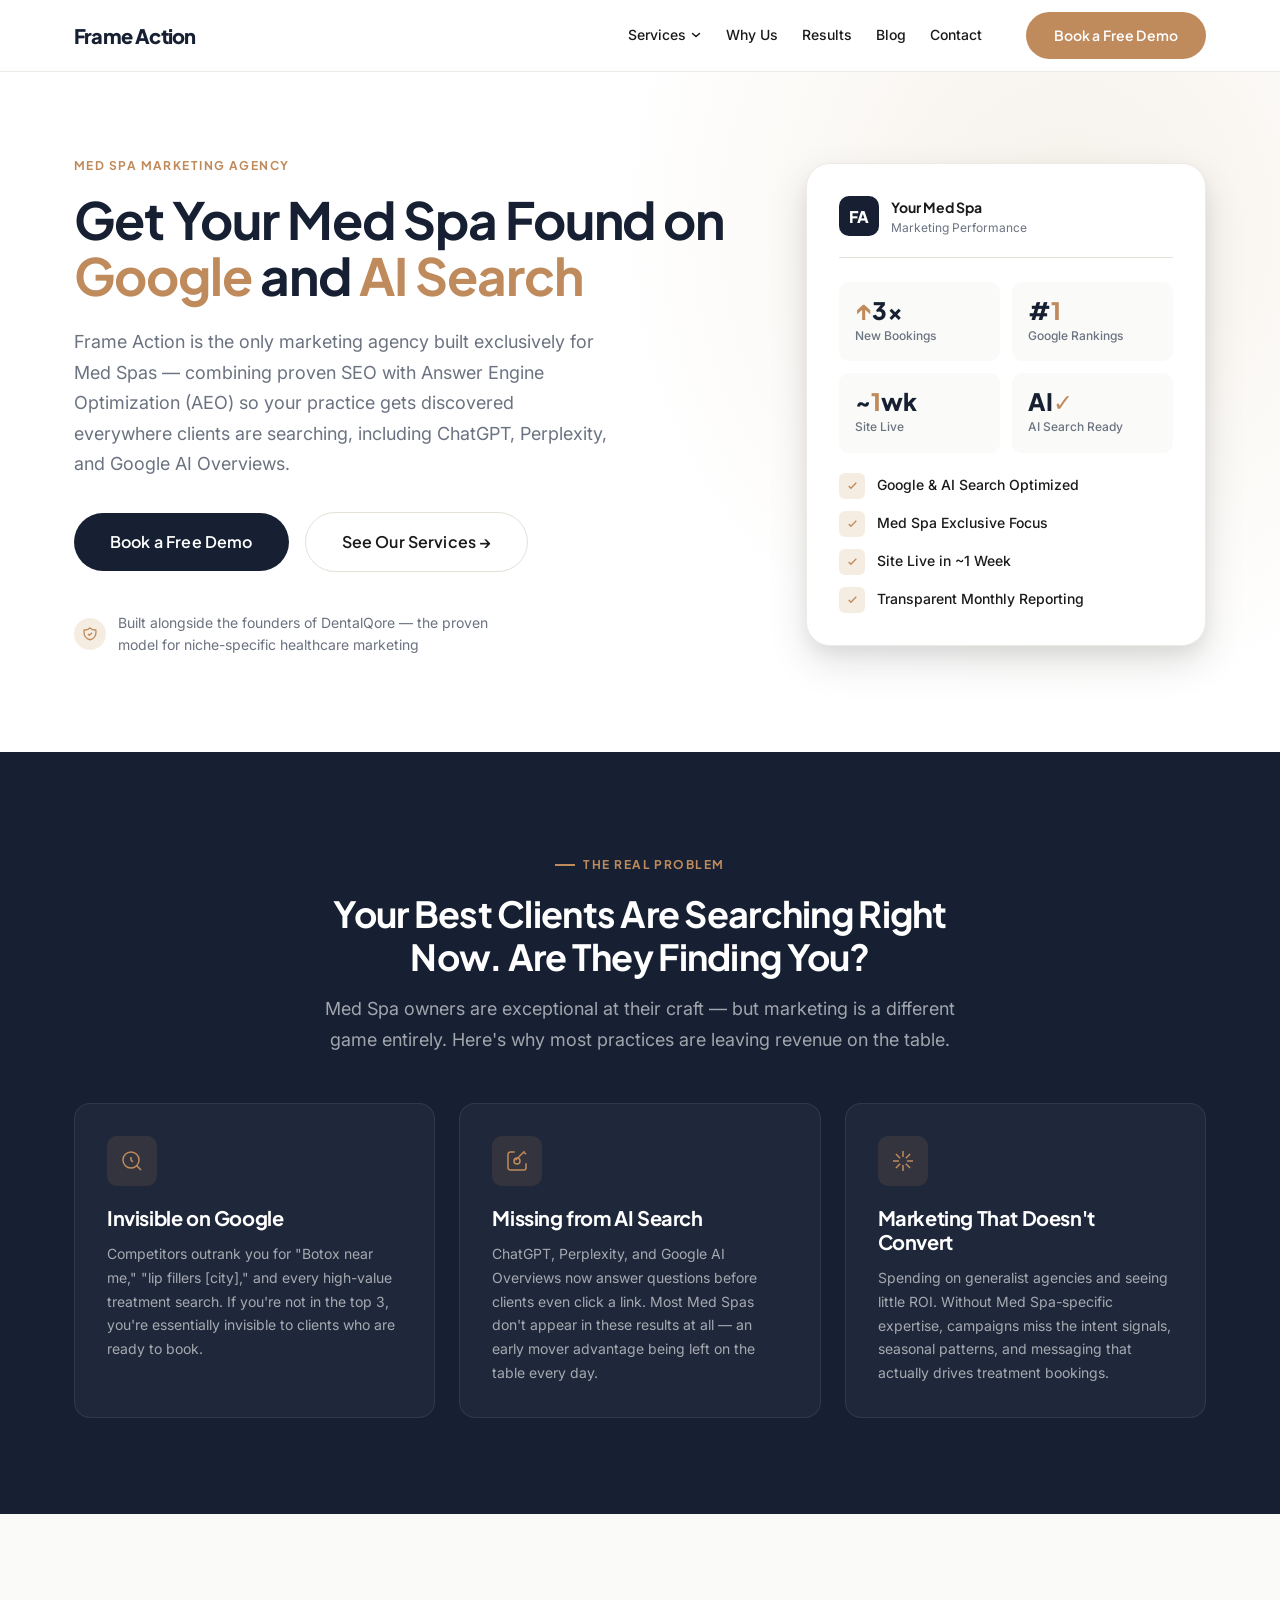
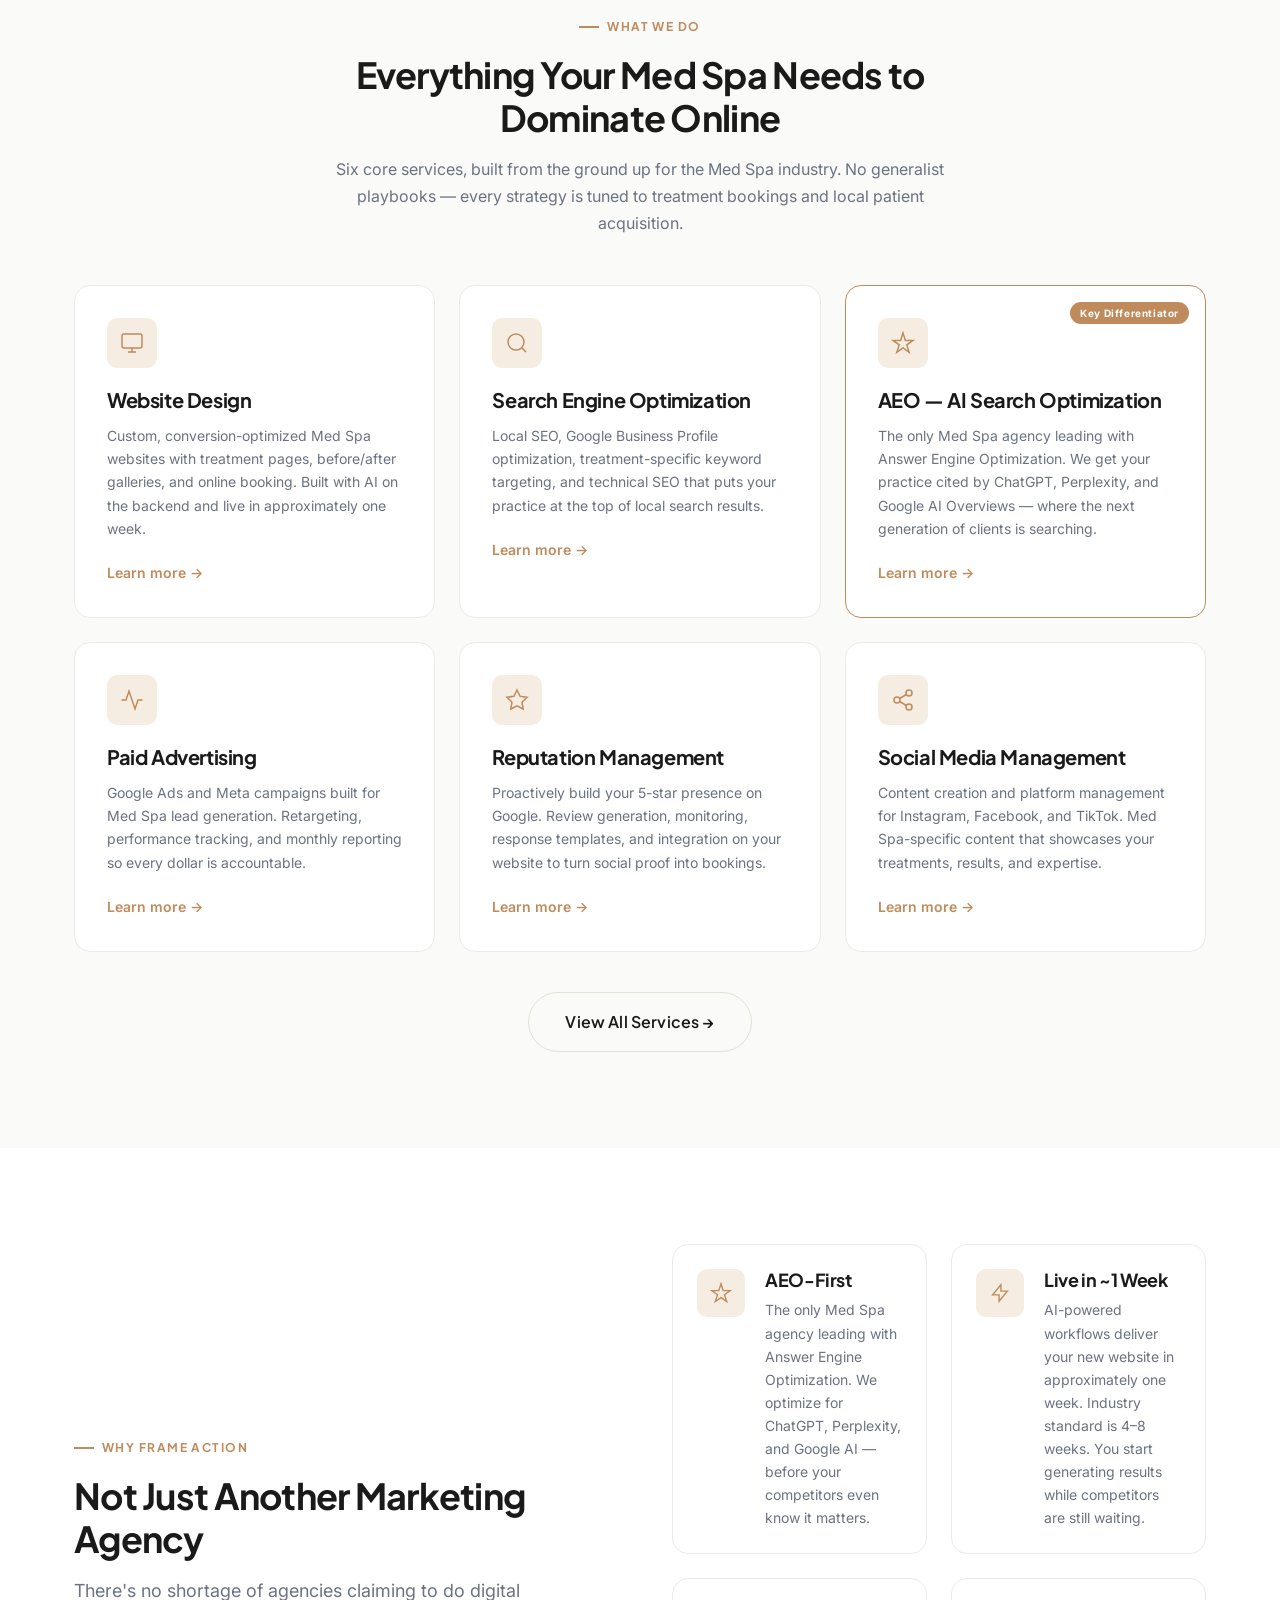
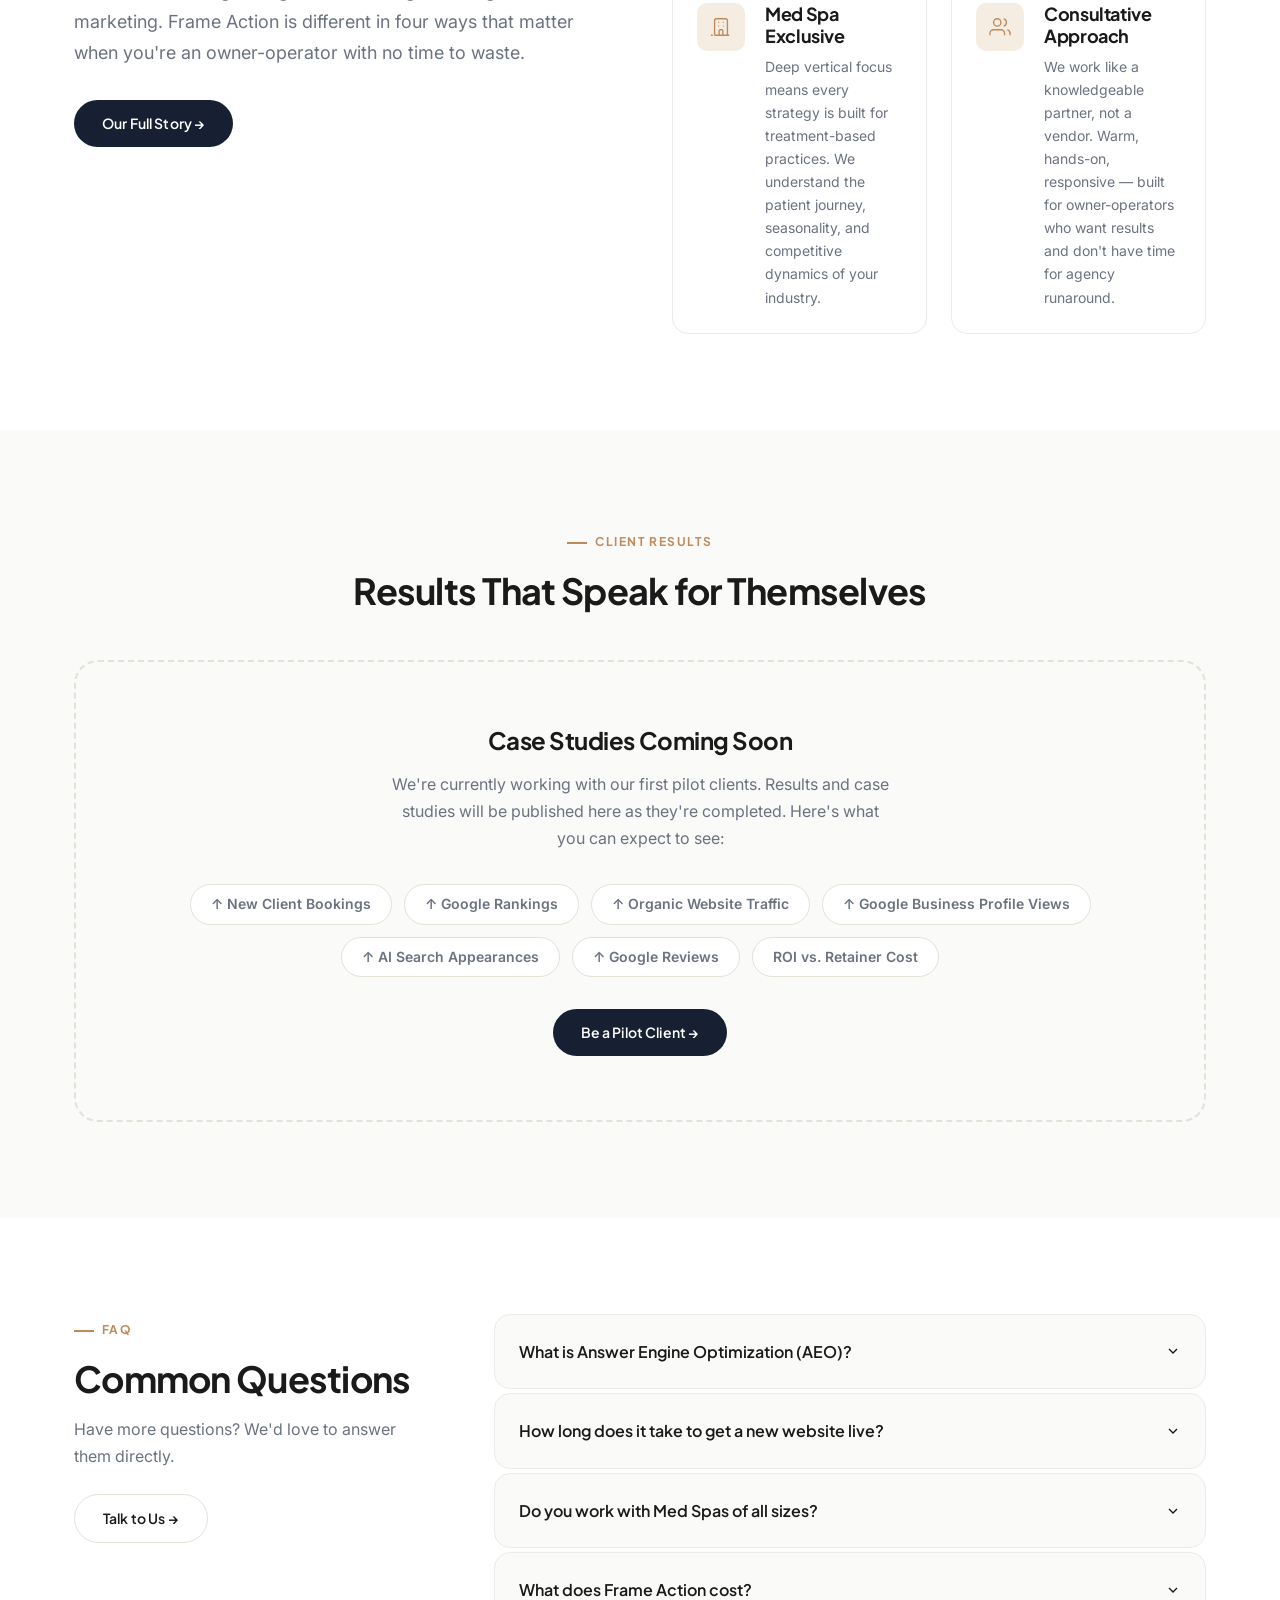
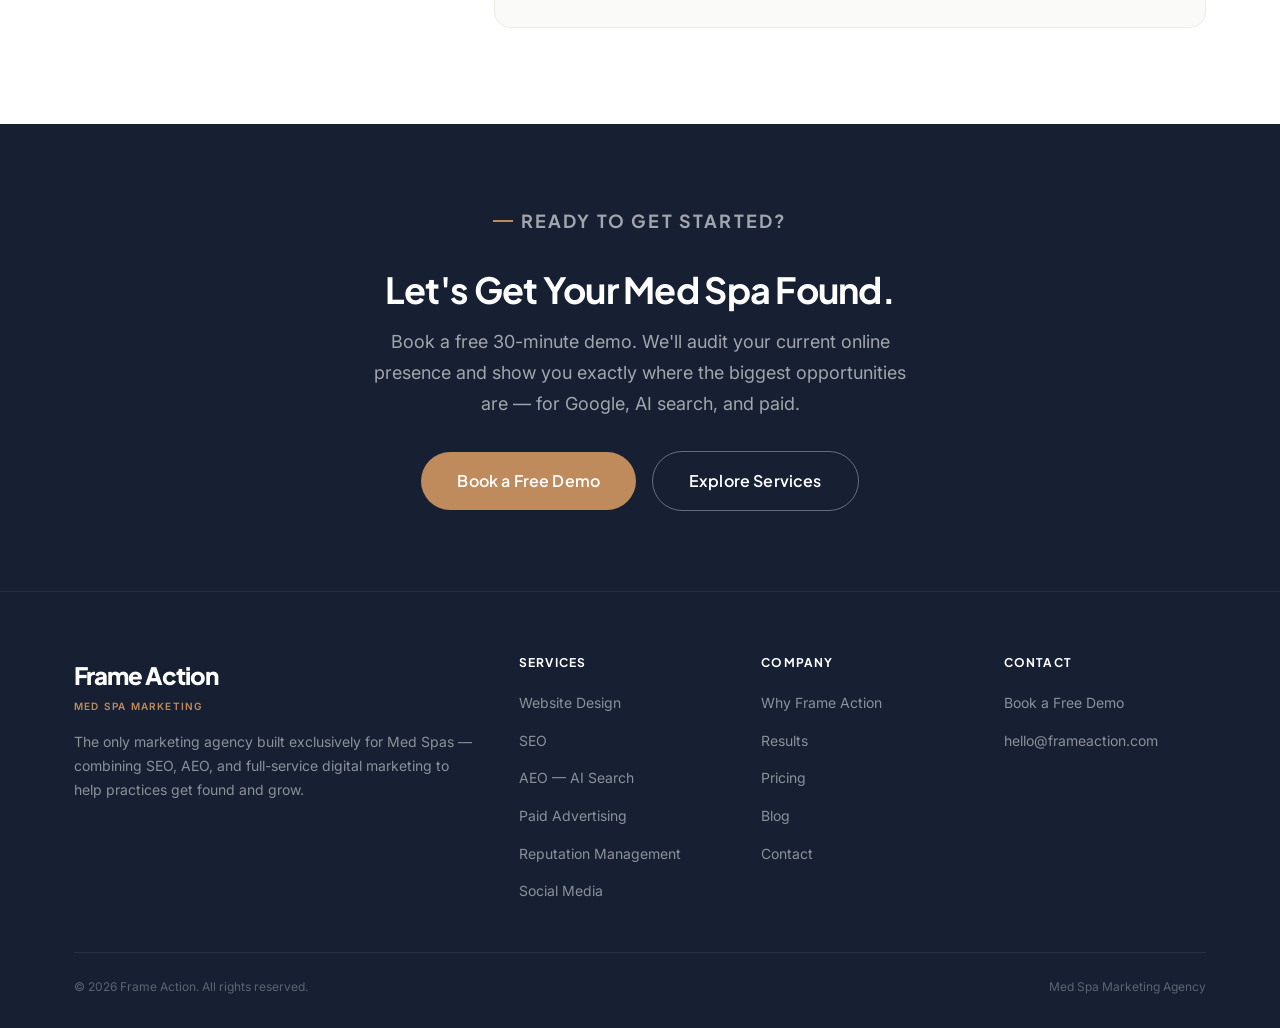
==== index.html @ c4f81e33 "Initial commit — Frame Action website Full static HTML/CSS/JS site for Frame Action Med Spa marketin" ====
<!DOCTYPE html>
<html lang="en">
<head>
  <meta charset="UTF-8">
  <meta name="viewport" content="width=device-width, initial-scale=1.0">
  <title>Frame Action — Med Spa Marketing Agency</title>
  <meta name="description" content="Frame Action is a Med Spa marketing agency specializing in SEO, Answer Engine Optimization (AEO), website design, paid ads, and reputation management. Get found on Google and AI search.">
  <meta property="og:title" content="Frame Action — Med Spa Marketing Agency">
  <meta property="og:description" content="Get your Med Spa found on Google and AI search. Frame Action is the only marketing agency built exclusively for Med Spas — with AI-powered delivery and AEO.">
  <meta property="og:type" content="website">
  <meta property="og:url" content="https://frameaction.com">
  <link rel="canonical" href="https://frameaction.com">
  <link rel="preconnect" href="https://fonts.googleapis.com">
  <link rel="preconnect" href="https://fonts.gstatic.com" crossorigin>
  <link href="https://fonts.googleapis.com/css2?family=Plus+Jakarta+Sans:wght@400;500;600;700;800&family=Inter:wght@400;500;600&display=swap" rel="stylesheet">
  <link rel="stylesheet" href="/assets/css/styles.css">
  <script type="application/ld+json">
  {
    "@context": "https://schema.org",
    "@type": "MarketingAgency",
    "name": "Frame Action",
    "description": "Med Spa marketing agency specializing in SEO, Answer Engine Optimization (AEO), website design, paid advertising, and reputation management for medical spas.",
    "url": "https://frameaction.com",
    "serviceType": ["SEO", "Answer Engine Optimization", "Website Design", "Digital Marketing", "Reputation Management", "Social Media Management"],
    "areaServed": "United States",
    "audience": { "@type": "Audience", "audienceType": "Medical Spa Owners and Operators" }
  }
  </script>
  <script type="application/ld+json">
  {
    "@context": "https://schema.org",
    "@type": "FAQPage",
    "mainEntity": [
      {
        "@type": "Question",
        "name": "What is Answer Engine Optimization (AEO) for Med Spas?",
        "acceptedAnswer": {
          "@type": "Answer",
          "text": "Answer Engine Optimization (AEO) is the practice of optimizing your Med Spa's online presence to appear in AI-generated responses from ChatGPT, Perplexity, Google AI Overviews, and Bing Copilot. When potential clients ask AI tools 'What is the best Med Spa near me?' or 'Where can I get Botox in [city]?', AEO helps ensure your practice is cited and recommended."
        }
      },
      {
        "@type": "Question",
        "name": "How long does it take Frame Action to build a Med Spa website?",
        "acceptedAnswer": {
          "@type": "Answer",
          "text": "Frame Action uses AI-powered workflows to build custom Med Spa websites in approximately one week — compared to the industry standard of 4–8 weeks. This rapid speed-to-launch is one of our core differentiators."
        }
      },
      {
        "@type": "Question",
        "name": "What marketing services does Frame Action offer for Med Spas?",
        "acceptedAnswer": {
          "@type": "Answer",
          "text": "Frame Action offers six core services for Med Spas: website design and development, Search Engine Optimization (SEO), Answer Engine Optimization (AEO) for AI-powered search, paid advertising on Google and Meta, reputation management and Google review generation, and social media content and management."
        }
      }
    ]
  }
  </script>
</head>
<body>

  <!-- NAV -->
  <nav class="nav" id="nav">
    <div class="container nav__container">
      <a href="/" class="nav__logo">
        <span class="nav__logo-name">Frame Action</span>
      </a>
      <button class="nav__toggle" id="navToggle" aria-label="Toggle navigation" aria-expanded="false">
        <span></span><span></span><span></span>
      </button>
      <div class="nav__menu" id="navMenu">
        <ul class="nav__links">
          <li class="nav__item nav__item--dropdown">
            <a href="/services/" aria-haspopup="true">Services <svg width="12" height="12" viewBox="0 0 12 12" fill="none"><path d="M2.5 4.5l3.5 3 3.5-3" stroke="currentColor" stroke-width="1.5" stroke-linecap="round"/></svg></a>
            <div class="nav__dropdown">
              <div class="dropdown-label">Our Services</div>
              <a href="/services/website-design.html"><svg viewBox="0 0 24 24" fill="none" stroke="currentColor" stroke-width="1.5"><rect x="2" y="3" width="20" height="14" rx="2"/><path d="M8 21h8M12 17v4"/></svg>Website Design</a>
              <a href="/services/seo.html"><svg viewBox="0 0 24 24" fill="none" stroke="currentColor" stroke-width="1.5"><circle cx="11" cy="11" r="8"/><path d="M21 21l-4.35-4.35"/></svg>SEO</a>
              <a href="/services/aeo.html"><svg viewBox="0 0 24 24" fill="none" stroke="currentColor" stroke-width="1.5"><path d="M12 2l2.4 7.4H22l-6.2 4.5 2.4 7.4L12 17l-6.2 4.3 2.4-7.4L2 9.4h7.6z"/></svg>AEO — AI Search</a>
              <a href="/services/paid-advertising.html"><svg viewBox="0 0 24 24" fill="none" stroke="currentColor" stroke-width="1.5"><path d="M3 3h18v13H3z"/><path d="M8 21h8M12 16v5"/><polyline points="7 8 10 11 13 8 17 12" stroke="currentColor" stroke-width="1.5" fill="none" stroke-linecap="round"/></svg>Paid Advertising</a>
              <a href="/services/reputation-management.html"><svg viewBox="0 0 24 24" fill="none" stroke="currentColor" stroke-width="1.5"><path d="M12 2l3.09 6.26L22 9.27l-5 4.87 1.18 6.88L12 17.77l-6.18 3.25L7 14.14 2 9.27l6.91-1.01L12 2z"/></svg>Reputation Management</a>
              <a href="/services/social-media.html"><svg viewBox="0 0 24 24" fill="none" stroke="currentColor" stroke-width="1.5"><circle cx="18" cy="5" r="3"/><circle cx="6" cy="12" r="3"/><circle cx="18" cy="19" r="3"/><path d="M8.59 13.51l6.83 3.98M15.41 6.51l-6.82 3.98"/></svg>Social Media</a>
            </div>
          </li>
          <li class="nav__item"><a href="/why-frame-action.html">Why Us</a></li>
          <li class="nav__item"><a href="/results.html">Results</a></li>
          <li class="nav__item"><a href="/blog/">Blog</a></li>
          <li class="nav__item"><a href="/contact.html">Contact</a></li>
        </ul>
        <a href="/contact.html" class="btn btn--primary nav__cta">Book a Free Demo</a>
      </div>
    </div>
  </nav>

  <!-- HERO -->
  <section class="hero">
    <div class="container hero__container">
      <div class="hero__content">
        <p class="eyebrow">Med Spa Marketing Agency</p>
        <h1>Get Your Med Spa Found on <span class="accent">Google</span> and <span class="accent">AI Search</span></h1>
        <p class="hero__desc">Frame Action is the only marketing agency built exclusively for Med Spas — combining proven SEO with Answer Engine Optimization (AEO) so your practice gets discovered everywhere clients are searching, including ChatGPT, Perplexity, and Google AI Overviews.</p>
        <div class="hero__ctas">
          <a href="/contact.html" class="btn btn--dark btn--lg">Book a Free Demo</a>
          <a href="/services/" class="btn btn--outline btn--lg">See Our Services &rarr;</a>
        </div>
        <div class="hero__trust">
          <div class="hero__trust-icon">
            <svg width="16" height="16" viewBox="0 0 24 24" fill="none" stroke="currentColor" stroke-width="2"><path d="M9 12l2 2 4-4m5.618-4.016A11.955 11.955 0 0112 2.944a11.955 11.955 0 01-8.618 3.04A12.02 12.02 0 003 9c0 5.591 3.824 10.29 9 11.622 5.176-1.332 9-6.03 9-11.622 0-1.042-.133-2.052-.382-3.016z"/></svg>
          </div>
          <span>Built alongside the founders of DentalQore — the proven model for niche-specific healthcare marketing</span>
        </div>
      </div>

      <div class="hero__visual">
        <div class="hero__card">
          <div class="hero__card-header">
            <div class="hero__card-logo">FA</div>
            <div>
              <div class="hero__card-title">Your Med Spa</div>
              <div class="hero__card-sub">Marketing Performance</div>
            </div>
          </div>
          <div class="hero__stats">
            <div class="hero__stat">
              <div class="hero__stat-value"><span class="accent">↑</span>3x</div>
              <div class="hero__stat-label">New Bookings</div>
            </div>
            <div class="hero__stat">
              <div class="hero__stat-value">#<span class="accent">1</span></div>
              <div class="hero__stat-label">Google Rankings</div>
            </div>
            <div class="hero__stat">
              <div class="hero__stat-value">~<span class="accent">1</span>wk</div>
              <div class="hero__stat-label">Site Live</div>
            </div>
            <div class="hero__stat">
              <div class="hero__stat-value">AI<span class="accent">✓</span></div>
              <div class="hero__stat-label">AI Search Ready</div>
            </div>
          </div>
          <div class="hero__features">
            <div class="hero__feature">
              <div class="hero__feature-icon">
                <svg viewBox="0 0 24 24" fill="none" stroke="currentColor" stroke-width="2.5"><path d="M5 13l4 4L19 7"/></svg>
              </div>
              Google &amp; AI Search Optimized
            </div>
            <div class="hero__feature">
              <div class="hero__feature-icon">
                <svg viewBox="0 0 24 24" fill="none" stroke="currentColor" stroke-width="2.5"><path d="M5 13l4 4L19 7"/></svg>
              </div>
              Med Spa Exclusive Focus
            </div>
            <div class="hero__feature">
              <div class="hero__feature-icon">
                <svg viewBox="0 0 24 24" fill="none" stroke="currentColor" stroke-width="2.5"><path d="M5 13l4 4L19 7"/></svg>
              </div>
              Site Live in ~1 Week
            </div>
            <div class="hero__feature">
              <div class="hero__feature-icon">
                <svg viewBox="0 0 24 24" fill="none" stroke="currentColor" stroke-width="2.5"><path d="M5 13l4 4L19 7"/></svg>
              </div>
              Transparent Monthly Reporting
            </div>
          </div>
        </div>

      </div>
    </div>
  </section>

  <!-- PROBLEM -->
  <section class="section problems">
    <div class="container">
      <div class="section-header--center" style="color:var(--white)">
        <p class="eyebrow">The Real Problem</p>
        <h2>Your Best Clients Are Searching Right Now. Are They Finding You?</h2>
        <p style="color:rgba(255,255,255,0.6);font-size:var(--text-lg)">Med Spa owners are exceptional at their craft — but marketing is a different game entirely. Here's why most practices are leaving revenue on the table.</p>
      </div>
      <div style="display:grid;grid-template-columns:repeat(3,1fr);gap:var(--space-6)">
        <div class="problem-card">
          <div class="problem-card__icon">
            <svg viewBox="0 0 24 24" fill="none" stroke="currentColor" stroke-width="1.5"><circle cx="11" cy="11" r="8"/><path d="M21 21l-4.35-4.35"/><path d="M11 8v3l2 2"/></svg>
          </div>
          <h3>Invisible on Google</h3>
          <p>Competitors outrank you for "Botox near me," "lip fillers [city]," and every high-value treatment search. If you're not in the top 3, you're essentially invisible to clients who are ready to book.</p>
        </div>
        <div class="problem-card">
          <div class="problem-card__icon">
            <svg viewBox="0 0 24 24" fill="none" stroke="currentColor" stroke-width="1.5"><path d="M9.75 3H5.25A2.25 2.25 0 003 5.25v13.5A2.25 2.25 0 005.25 21h13.5A2.25 2.25 0 0021 18.75V14.25M18.75 3L21 5.25m-10.5 6l9-9"/><circle cx="12" cy="12" r="3"/></svg>
          </div>
          <h3>Missing from AI Search</h3>
          <p>ChatGPT, Perplexity, and Google AI Overviews now answer questions before clients even click a link. Most Med Spas don't appear in these results at all — an early mover advantage being left on the table every day.</p>
        </div>
        <div class="problem-card">
          <div class="problem-card__icon">
            <svg viewBox="0 0 24 24" fill="none" stroke="currentColor" stroke-width="1.5"><path d="M12 2v6m0 8v6M4.93 4.93l4.24 4.24m5.66 5.66l4.24 4.24M2 12h6m8 0h6M4.93 19.07l4.24-4.24m5.66-5.66l4.24-4.24"/></svg>
          </div>
          <h3>Marketing That Doesn't Convert</h3>
          <p>Spending on generalist agencies and seeing little ROI. Without Med Spa-specific expertise, campaigns miss the intent signals, seasonal patterns, and messaging that actually drives treatment bookings.</p>
        </div>
      </div>
    </div>
  </section>

  <!-- SERVICES -->
  <section class="section section--soft">
    <div class="container">
      <div class="section-header--center">
        <p class="eyebrow">What We Do</p>
        <h2>Everything Your Med Spa Needs to Dominate Online</h2>
        <p>Six core services, built from the ground up for the Med Spa industry. No generalist playbooks — every strategy is tuned to treatment bookings and local patient acquisition.</p>
      </div>
      <div style="display:grid;grid-template-columns:repeat(3,1fr);gap:var(--space-6)">

        <div class="service-card">
          <div class="service-card__icon">
            <svg viewBox="0 0 24 24" fill="none" stroke="currentColor" stroke-width="1.5"><rect x="2" y="3" width="20" height="14" rx="2"/><path d="M8 21h8M12 17v4"/></svg>
          </div>
          <h3>Website Design</h3>
          <p>Custom, conversion-optimized Med Spa websites with treatment pages, before/after galleries, and online booking. Built with AI on the backend and live in approximately one week.</p>
          <a href="/services/website-design.html" class="service-card__link">Learn more &rarr;</a>
        </div>

        <div class="service-card">
          <div class="service-card__icon">
            <svg viewBox="0 0 24 24" fill="none" stroke="currentColor" stroke-width="1.5"><circle cx="11" cy="11" r="8"/><path d="M21 21l-4.35-4.35"/></svg>
          </div>
          <h3>Search Engine Optimization</h3>
          <p>Local SEO, Google Business Profile optimization, treatment-specific keyword targeting, and technical SEO that puts your practice at the top of local search results.</p>
          <a href="/services/seo.html" class="service-card__link">Learn more &rarr;</a>
        </div>

        <div class="service-card service-card--featured">
          <span class="service-card__badge">Key Differentiator</span>
          <div class="service-card__icon">
            <svg viewBox="0 0 24 24" fill="none" stroke="currentColor" stroke-width="1.5"><path d="M12 2l2.4 7.4H22l-6.2 4.5 2.4 7.4L12 17l-6.2 4.3 2.4-7.4L2 9.4h7.6z"/></svg>
          </div>
          <h3>AEO — AI Search Optimization</h3>
          <p>The only Med Spa agency leading with Answer Engine Optimization. We get your practice cited by ChatGPT, Perplexity, and Google AI Overviews — where the next generation of clients is searching.</p>
          <a href="/services/aeo.html" class="service-card__link">Learn more &rarr;</a>
        </div>

        <div class="service-card">
          <div class="service-card__icon">
            <svg viewBox="0 0 24 24" fill="none" stroke="currentColor" stroke-width="1.5"><polyline points="22 12 18 12 15 21 9 3 6 12 2 12" stroke="currentColor" stroke-width="1.5" fill="none" stroke-linecap="round"/></svg>
          </div>
          <h3>Paid Advertising</h3>
          <p>Google Ads and Meta campaigns built for Med Spa lead generation. Retargeting, performance tracking, and monthly reporting so every dollar is accountable.</p>
          <a href="/services/paid-advertising.html" class="service-card__link">Learn more &rarr;</a>
        </div>

        <div class="service-card">
          <div class="service-card__icon">
            <svg viewBox="0 0 24 24" fill="none" stroke="currentColor" stroke-width="1.5"><path d="M12 2l3.09 6.26L22 9.27l-5 4.87 1.18 6.88L12 17.77l-6.18 3.25L7 14.14 2 9.27l6.91-1.01L12 2z"/></svg>
          </div>
          <h3>Reputation Management</h3>
          <p>Proactively build your 5-star presence on Google. Review generation, monitoring, response templates, and integration on your website to turn social proof into bookings.</p>
          <a href="/services/reputation-management.html" class="service-card__link">Learn more &rarr;</a>
        </div>

        <div class="service-card">
          <div class="service-card__icon">
            <svg viewBox="0 0 24 24" fill="none" stroke="currentColor" stroke-width="1.5"><circle cx="18" cy="5" r="3"/><circle cx="6" cy="12" r="3"/><circle cx="18" cy="19" r="3"/><path d="M8.59 13.51l6.83 3.98M15.41 6.51l-6.82 3.98"/></svg>
          </div>
          <h3>Social Media Management</h3>
          <p>Content creation and platform management for Instagram, Facebook, and TikTok. Med Spa-specific content that showcases your treatments, results, and expertise.</p>
          <a href="/services/social-media.html" class="service-card__link">Learn more &rarr;</a>
        </div>

      </div>
      <div style="text-align:center;margin-top:var(--space-10)">
        <a href="/services/" class="btn btn--outline btn--lg">View All Services &rarr;</a>
      </div>
    </div>
  </section>

  <!-- DIFFERENTIATORS -->
  <section class="section">
    <div class="container">
      <div style="display:grid;grid-template-columns:1fr 1fr;gap:var(--space-16);align-items:center">
        <div>
          <p class="eyebrow">Why Frame Action</p>
          <h2>Not Just Another Marketing Agency</h2>
          <p style="font-size:var(--text-lg);margin-bottom:var(--space-8)">There's no shortage of agencies claiming to do digital marketing. Frame Action is different in four ways that matter when you're an owner-operator with no time to waste.</p>
          <a href="/why-frame-action.html" class="btn btn--dark">Our Full Story &rarr;</a>
        </div>
        <div class="diff-grid">
          <div class="diff-card">
            <div class="diff-card__icon">
              <svg viewBox="0 0 24 24" fill="none" stroke="currentColor" stroke-width="1.5"><path d="M12 2l2.4 7.4H22l-6.2 4.5 2.4 7.4L12 17l-6.2 4.3 2.4-7.4L2 9.4h7.6z"/></svg>
            </div>
            <div class="diff-card__content">
              <h3>AEO-First</h3>
              <p>The only Med Spa agency leading with Answer Engine Optimization. We optimize for ChatGPT, Perplexity, and Google AI — before your competitors even know it matters.</p>
            </div>
          </div>
          <div class="diff-card">
            <div class="diff-card__icon">
              <svg viewBox="0 0 24 24" fill="none" stroke="currentColor" stroke-width="1.5"><path d="M13 10V3L4 14h7v7l9-11h-7z"/></svg>
            </div>
            <div class="diff-card__content">
              <h3>Live in ~1 Week</h3>
              <p>AI-powered workflows deliver your new website in approximately one week. Industry standard is 4–8 weeks. You start generating results while competitors are still waiting.</p>
            </div>
          </div>
          <div class="diff-card">
            <div class="diff-card__icon">
              <svg viewBox="0 0 24 24" fill="none" stroke="currentColor" stroke-width="1.5"><path d="M19 21V5a2 2 0 00-2-2H7a2 2 0 00-2 2v16m14 0h2m-2 0H5m-2 0H1M9 7h1m-1 4h1m4-4h1m-1 4h1m-5 10v-5a1 1 0 011-1h2a1 1 0 011 1v5m-4 0h4"/></svg>
            </div>
            <div class="diff-card__content">
              <h3>Med Spa Exclusive</h3>
              <p>Deep vertical focus means every strategy is built for treatment-based practices. We understand the patient journey, seasonality, and competitive dynamics of your industry.</p>
            </div>
          </div>
          <div class="diff-card">
            <div class="diff-card__icon">
              <svg viewBox="0 0 24 24" fill="none" stroke="currentColor" stroke-width="1.5"><path d="M17 21v-2a4 4 0 00-4-4H5a4 4 0 00-4 4v2"/><circle cx="9" cy="7" r="4"/><path d="M23 21v-2a4 4 0 00-3-3.87M16 3.13a4 4 0 010 7.75"/></svg>
            </div>
            <div class="diff-card__content">
              <h3>Consultative Approach</h3>
              <p>We work like a knowledgeable partner, not a vendor. Warm, hands-on, responsive — built for owner-operators who want results and don't have time for agency runaround.</p>
            </div>
          </div>
        </div>
      </div>
    </div>
  </section>

  <!-- SOCIAL PROOF (PLACEHOLDER) -->
  <section class="section section--soft">
    <div class="container">
      <div class="section-header--center">
        <p class="eyebrow">Client Results</p>
        <h2>Results That Speak for Themselves</h2>
      </div>
      <div class="proof-placeholder">
        <h3>Case Studies Coming Soon</h3>
        <p>We're currently working with our first pilot clients. Results and case studies will be published here as they're completed. Here's what you can expect to see:</p>
        <div class="metric-pills">
          <span class="metric-pill">↑ New Client Bookings</span>
          <span class="metric-pill">↑ Google Rankings</span>
          <span class="metric-pill">↑ Organic Website Traffic</span>
          <span class="metric-pill">↑ Google Business Profile Views</span>
          <span class="metric-pill">↑ AI Search Appearances</span>
          <span class="metric-pill">↑ Google Reviews</span>
          <span class="metric-pill">ROI vs. Retainer Cost</span>
        </div>
        <div style="margin-top:var(--space-8)">
          <a href="/contact.html" class="btn btn--dark">Be a Pilot Client &rarr;</a>
        </div>
      </div>
    </div>
  </section>

  <!-- FAQ -->
  <section class="section">
    <div class="container">
      <div style="display:grid;grid-template-columns:1fr 2fr;gap:var(--space-16);align-items:start">
        <div>
          <p class="eyebrow">FAQ</p>
          <h2>Common Questions</h2>
          <p>Have more questions? We'd love to answer them directly.</p>
          <a href="/contact.html" class="btn btn--outline mt-6" style="display:inline-flex">Talk to Us &rarr;</a>
        </div>
        <div style="display:flex;flex-direction:column;gap:var(--space-1)">
          <details style="background:var(--bg);border-radius:var(--radius-lg);padding:var(--space-6);border:1px solid var(--border-light)">
            <summary style="font-family:var(--font-heading);font-weight:600;font-size:var(--text-base);cursor:pointer;list-style:none;display:flex;justify-content:space-between;align-items:center">
              What is Answer Engine Optimization (AEO)?
              <svg width="16" height="16" viewBox="0 0 24 24" fill="none" stroke="currentColor" stroke-width="2"><path d="M6 9l6 6 6-6"/></svg>
            </summary>
            <p style="margin-top:var(--space-4);font-size:var(--text-sm)">AEO is the practice of optimizing your practice to appear in AI-generated responses from ChatGPT, Perplexity, Google AI Overviews, and Bing Copilot. When potential clients ask these tools "What is the best Med Spa near me?" or "Where can I get Botox in [city]?" — AEO ensures your practice gets cited. It's the next frontier of search, and most Med Spas aren't on it yet.</p>
          </details>
          <details style="background:var(--bg);border-radius:var(--radius-lg);padding:var(--space-6);border:1px solid var(--border-light)">
            <summary style="font-family:var(--font-heading);font-weight:600;font-size:var(--text-base);cursor:pointer;list-style:none;display:flex;justify-content:space-between;align-items:center">
              How long does it take to get a new website live?
              <svg width="16" height="16" viewBox="0 0 24 24" fill="none" stroke="currentColor" stroke-width="2"><path d="M6 9l6 6 6-6"/></svg>
            </summary>
            <p style="margin-top:var(--space-4);font-size:var(--text-sm)">Approximately one week from signed contract to live site. We use AI-assisted workflows to dramatically accelerate the build process while maintaining quality. Compare that to the 4–8 week industry standard. You start showing up in search while your competitors are still waiting for their agency to finish.</p>
          </details>
          <details style="background:var(--bg);border-radius:var(--radius-lg);padding:var(--space-6);border:1px solid var(--border-light)">
            <summary style="font-family:var(--font-heading);font-weight:600;font-size:var(--text-base);cursor:pointer;list-style:none;display:flex;justify-content:space-between;align-items:center">
              Do you work with Med Spas of all sizes?
              <svg width="16" height="16" viewBox="0 0 24 24" fill="none" stroke="currentColor" stroke-width="2"><path d="M6 9l6 6 6-6"/></svg>
            </summary>
            <p style="margin-top:var(--space-4);font-size:var(--text-sm)">Yes. We work with single-location owner-operators, multi-location practices, and everything in between. Our Phase 1 focus is on single-location owner-operators where we can deliver the fastest impact — these practices see the biggest lift from done-right digital marketing.</p>
          </details>
          <details style="background:var(--bg);border-radius:var(--radius-lg);padding:var(--space-6);border:1px solid var(--border-light)">
            <summary style="font-family:var(--font-heading);font-weight:600;font-size:var(--text-base);cursor:pointer;list-style:none;display:flex;justify-content:space-between;align-items:center">
              What does Frame Action cost?
              <svg width="16" height="16" viewBox="0 0 24 24" fill="none" stroke="currentColor" stroke-width="2"><path d="M6 9l6 6 6-6"/></svg>
            </summary>
            <p style="margin-top:var(--space-4);font-size:var(--text-sm)">We're currently in pilot phase, so pricing is customized by practice size, scope, and goals. We're building transparent tiered packages and will publish them soon. In the meantime, <a href="/contact.html" style="color:var(--accent);font-weight:600">book a free demo</a> and we'll discuss what makes sense for your practice.</p>
          </details>
        </div>
      </div>
    </div>
  </section>

  <!-- CTA BANNER -->
  <section class="cta-banner">
    <div class="container">
      <p class="eyebrow" style="justify-content:center">Ready to Get Started?</p>
      <h2>Let's Get Your Med Spa Found.</h2>
      <p>Book a free 30-minute demo. We'll audit your current online presence and show you exactly where the biggest opportunities are — for Google, AI search, and paid.</p>
      <div class="cta-banner-btns">
        <a href="/contact.html" class="btn btn--primary btn--lg">Book a Free Demo</a>
        <a href="/services/" class="btn btn--outline-white btn--lg">Explore Services</a>
      </div>
    </div>
  </section>

  <!-- FOOTER -->
  <footer class="footer">
    <div class="container">
      <div class="footer__grid">
        <div class="footer__brand">
          <span class="footer__brand-name">Frame Action</span>
          <span class="footer__brand-tag">Med Spa Marketing</span>
          <p>The only marketing agency built exclusively for Med Spas — combining SEO, AEO, and full-service digital marketing to help practices get found and grow.</p>
        </div>
        <div class="footer__col">
          <h4>Services</h4>
          <ul>
            <li><a href="/services/website-design.html">Website Design</a></li>
            <li><a href="/services/seo.html">SEO</a></li>
            <li><a href="/services/aeo.html">AEO — AI Search</a></li>
            <li><a href="/services/paid-advertising.html">Paid Advertising</a></li>
            <li><a href="/services/reputation-management.html">Reputation Management</a></li>
            <li><a href="/services/social-media.html">Social Media</a></li>
          </ul>
        </div>
        <div class="footer__col">
          <h4>Company</h4>
          <ul>
            <li><a href="/why-frame-action.html">Why Frame Action</a></li>
            <li><a href="/results.html">Results</a></li>
            <li><a href="/pricing.html">Pricing</a></li>
            <li><a href="/blog/">Blog</a></li>
            <li><a href="/contact.html">Contact</a></li>
          </ul>
        </div>
        <div class="footer__col">
          <h4>Contact</h4>
          <ul>
            <li><a href="/contact.html">Book a Free Demo</a></li>
            <li><a href="mailto:hello@frameaction.com">hello@frameaction.com</a></li>
          </ul>
        </div>
      </div>
      <div class="footer__bottom">
        <span>&copy; 2026 Frame Action. All rights reserved.</span>
        <span>Med Spa Marketing Agency</span>
      </div>
    </div>
  </footer>

  <script src="/assets/js/main.js"></script>
</body>
</html>
---- assets/css/styles.css ----
/* =====================================================
   FRAME ACTION — STYLES.CSS
   Med Spa Marketing Agency Website
   ===================================================== */

/* ===========================
   1. CSS CUSTOM PROPERTIES
   =========================== */
:root {
  --white: #FFFFFF;
  --bg: #FAFAF8;
  --bg-soft: #F4F0EA;
  --dark: #162032;
  --dark-2: #243547;

  --text: #1A1A1A;
  --text-muted: #6B7280;
  --text-light: #9CA3AF;

  --accent: #C08B5C;
  --accent-hover: #A8764A;
  --accent-light: #F5EDE2;
  --accent-border: #E2C9A8;

  --border: #E5E0D8;
  --border-light: #EEEBE6;

  --font-heading: 'Plus Jakarta Sans', system-ui, sans-serif;
  --font-body: 'Inter', system-ui, sans-serif;

  --text-xs: 0.75rem;
  --text-sm: 0.875rem;
  --text-base: 1rem;
  --text-lg: 1.125rem;
  --text-xl: 1.25rem;
  --text-2xl: 1.5rem;
  --text-3xl: 1.875rem;
  --text-4xl: 2.25rem;
  --text-5xl: 3rem;
  --text-6xl: 3.75rem;

  --space-1: 0.25rem;
  --space-2: 0.5rem;
  --space-3: 0.75rem;
  --space-4: 1rem;
  --space-5: 1.25rem;
  --space-6: 1.5rem;
  --space-8: 2rem;
  --space-10: 2.5rem;
  --space-12: 3rem;
  --space-16: 4rem;
  --space-20: 5rem;
  --space-24: 6rem;

  --container-width: 1180px;
  --container-narrow: 800px;

  --radius-sm: 6px;
  --radius: 10px;
  --radius-lg: 16px;
  --radius-xl: 24px;
  --radius-2xl: 32px;
  --radius-full: 9999px;

  --shadow-xs: 0 1px 2px rgba(0,0,0,0.05);
  --shadow-sm: 0 1px 4px rgba(0,0,0,0.07), 0 1px 2px rgba(0,0,0,0.04);
  --shadow: 0 4px 12px rgba(0,0,0,0.08), 0 2px 4px rgba(0,0,0,0.04);
  --shadow-lg: 0 8px 24px rgba(0,0,0,0.10), 0 4px 8px rgba(0,0,0,0.04);
  --shadow-xl: 0 16px 40px rgba(0,0,0,0.12), 0 8px 16px rgba(0,0,0,0.05);

  --transition-fast: 150ms ease;
  --transition: 250ms ease;

  --nav-height: 72px;
}

/* ===========================
   2. RESET & BASE
   =========================== */
*, *::before, *::after {
  box-sizing: border-box;
  margin: 0;
  padding: 0;
}

html {
  scroll-behavior: smooth;
  font-size: 16px;
  -webkit-text-size-adjust: 100%;
}

body {
  font-family: var(--font-body);
  color: var(--text);
  background-color: var(--white);
  line-height: 1.6;
  -webkit-font-smoothing: antialiased;
  -moz-osx-font-smoothing: grayscale;
}

img { max-width: 100%; height: auto; display: block; }
a { color: inherit; text-decoration: none; }
ul, ol { list-style: none; }
button { cursor: pointer; border: none; background: none; font-family: inherit; }

h1, h2, h3, h4, h5, h6 {
  font-family: var(--font-heading);
  font-weight: 700;
  line-height: 1.2;
  letter-spacing: -0.02em;
  color: var(--text);
}

h1 { font-size: var(--text-5xl); margin-bottom: var(--space-4); }
h2 { font-size: var(--text-4xl); margin-bottom: var(--space-4); }
h3 { font-size: var(--text-2xl); margin-bottom: var(--space-3); }
h4 { font-size: var(--text-xl); margin-bottom: var(--space-2); }

p { line-height: 1.7; color: var(--text-muted); }

/* ===========================
   3. LAYOUT
   =========================== */
.container {
  max-width: var(--container-width);
  margin: 0 auto;
  padding: 0 var(--space-6);
}

.container--narrow {
  max-width: var(--container-narrow);
  margin: 0 auto;
  padding: 0 var(--space-6);
}

.section { padding: var(--space-24) 0; }
.section--sm { padding: var(--space-16) 0; }
.section--dark { background-color: var(--dark); }
.section--soft { background-color: var(--bg); }
.section--accent { background-color: var(--accent-light); }

.text-center { text-align: center; }

.section-header { margin-bottom: var(--space-12); }
.section-header--center {
  text-align: center;
  max-width: 640px;
  margin: 0 auto var(--space-12);
}
.section-header h2 { margin-bottom: var(--space-4); }
.section-header p { font-size: var(--text-lg); }

/* ===========================
   4. BUTTONS
   =========================== */
.btn {
  display: inline-flex;
  align-items: center;
  justify-content: center;
  gap: var(--space-2);
  padding: 0.75rem 1.75rem;
  border-radius: var(--radius-full);
  font-family: var(--font-heading);
  font-weight: 600;
  font-size: var(--text-sm);
  letter-spacing: 0.01em;
  transition: all var(--transition);
  white-space: nowrap;
  cursor: pointer;
}

.btn--primary {
  background-color: var(--accent);
  color: var(--white);
}
.btn--primary:hover {
  background-color: var(--accent-hover);
  transform: translateY(-1px);
  box-shadow: 0 4px 14px rgba(192,139,92,0.38);
}

.btn--dark {
  background-color: var(--dark);
  color: var(--white);
}
.btn--dark:hover {
  background-color: var(--dark-2);
  transform: translateY(-1px);
  box-shadow: 0 4px 14px rgba(22,32,50,0.28);
}

.btn--outline {
  background-color: transparent;
  color: var(--text);
  border: 1.5px solid var(--border);
}
.btn--outline:hover {
  border-color: var(--text);
  transform: translateY(-1px);
}

.btn--outline-white {
  background-color: transparent;
  color: var(--white);
  border: 1.5px solid rgba(255,255,255,0.35);
}
.btn--outline-white:hover {
  border-color: rgba(255,255,255,0.8);
  background-color: rgba(255,255,255,0.08);
}

.btn--lg { padding: 1rem 2.25rem; font-size: var(--text-base); }
.btn--sm { padding: 0.5rem 1.25rem; font-size: var(--text-xs); }

/* ===========================
   5. EYEBROW & LABELS
   =========================== */
.eyebrow {
  display: inline-flex;
  align-items: center;
  gap: var(--space-2);
  font-family: var(--font-heading);
  font-size: var(--text-xs);
  font-weight: 700;
  letter-spacing: 0.12em;
  text-transform: uppercase;
  color: var(--accent);
  margin-bottom: var(--space-4);
}

.eyebrow::before {
  content: '';
  display: inline-block;
  width: 20px;
  height: 2px;
  background-color: var(--accent);
  flex-shrink: 0;
}

.hero .eyebrow::before {
  display: none;
}

.badge {
  display: inline-flex;
  align-items: center;
  padding: 3px 12px;
  border-radius: var(--radius-full);
  font-size: var(--text-xs);
  font-weight: 600;
  letter-spacing: 0.04em;
}

.badge--accent {
  background-color: var(--accent-light);
  color: var(--accent-hover);
  border: 1px solid var(--accent-border);
}

.badge--dark {
  background-color: var(--dark);
  color: var(--white);
}

/* ===========================
   6. NAVIGATION
   =========================== */
.nav {
  position: fixed;
  top: 0;
  left: 0;
  right: 0;
  z-index: 1000;
  height: var(--nav-height);
  background-color: rgba(255,255,255,0.96);
  backdrop-filter: blur(12px);
  -webkit-backdrop-filter: blur(12px);
  border-bottom: 1px solid var(--border-light);
  transition: box-shadow var(--transition);
}

.nav--scrolled { box-shadow: var(--shadow-sm); }

.nav__container {
  height: 100%;
  display: flex;
  align-items: center;
  justify-content: space-between;
  gap: var(--space-8);
}

.nav__logo { display: flex; flex-direction: column; gap: 1px; flex-shrink: 0; }
.nav__logo-name {
  font-family: var(--font-heading);
  font-size: var(--text-xl);
  font-weight: 800;
  color: var(--dark);
  letter-spacing: -0.04em;
  line-height: 1;
}
.nav__logo-tagline {
  font-size: 10px;
  font-weight: 600;
  letter-spacing: 0.12em;
  text-transform: uppercase;
  color: var(--accent);
  line-height: 1;
}

.nav__menu { display: flex; align-items: center; gap: var(--space-8); }
.nav__links { display: flex; align-items: center; gap: 0; }

.nav__item { position: relative; }
.nav__item > a {
  display: flex;
  align-items: center;
  gap: 4px;
  padding: var(--space-2) var(--space-3);
  border-radius: var(--radius-sm);
  font-size: var(--text-sm);
  font-weight: 500;
  color: var(--text);
  transition: all var(--transition-fast);
}
.nav__item > a:hover { color: var(--accent); background-color: var(--accent-light); }

.nav__dropdown {
  position: absolute;
  top: calc(100% + 8px);
  left: 0;
  min-width: 256px;
  background-color: var(--white);
  border-radius: var(--radius-lg);
  border: 1px solid var(--border);
  box-shadow: var(--shadow-xl);
  padding: var(--space-3);
  opacity: 0;
  visibility: hidden;
  transform: translateY(-8px);
  transition: all var(--transition);
  pointer-events: none;
}

.nav__dropdown::before {
  content: '';
  position: absolute;
  top: -8px;
  left: 0;
  right: 0;
  height: 8px;
}

.nav__item:hover .nav__dropdown,
.nav__item:focus-within .nav__dropdown {
  opacity: 1;
  visibility: visible;
  transform: translateY(0);
  pointer-events: auto;
}

.nav__dropdown .dropdown-label {
  font-size: 10px;
  font-weight: 700;
  text-transform: uppercase;
  letter-spacing: 0.1em;
  color: var(--text-light);
  padding: var(--space-2) var(--space-4) var(--space-1);
}

.nav__dropdown a {
  display: flex;
  align-items: center;
  gap: var(--space-3);
  padding: var(--space-3) var(--space-4);
  border-radius: var(--radius);
  font-size: var(--text-sm);
  color: var(--text);
  transition: all var(--transition-fast);
}

.nav__dropdown a:hover { background-color: var(--bg); color: var(--accent); }
.nav__dropdown a svg { width: 16px; height: 16px; color: var(--text-muted); flex-shrink: 0; }
.nav__dropdown a:hover svg { color: var(--accent); }

.nav__cta { flex-shrink: 0; }

.nav__toggle {
  display: none;
  flex-direction: column;
  gap: 5px;
  padding: var(--space-2);
}
.nav__toggle span {
  display: block;
  width: 22px;
  height: 2px;
  background-color: var(--dark);
  border-radius: 2px;
  transition: all var(--transition-fast);
}
.nav__toggle.is-active span:nth-child(1) { transform: translateY(7px) rotate(45deg); }
.nav__toggle.is-active span:nth-child(2) { opacity: 0; }
.nav__toggle.is-active span:nth-child(3) { transform: translateY(-7px) rotate(-45deg); }

/* ===========================
   7. HERO
   =========================== */
.hero {
  padding-top: calc(var(--nav-height) + var(--space-20));
  padding-bottom: var(--space-24);
  background-color: var(--white);
  overflow: hidden;
  position: relative;
}

.hero::before {
  content: '';
  position: absolute;
  top: 0;
  right: 0;
  width: 55%;
  height: 100%;
  background: radial-gradient(ellipse at 70% 30%, rgba(240,232,220,0.6) 0%, transparent 65%);
  pointer-events: none;
}

.hero__container {
  display: grid;
  grid-template-columns: 1fr 400px;
  gap: var(--space-16);
  align-items: center;
  position: relative;
}

.hero h1 {
  font-size: clamp(2.25rem, 4vw, 3.5rem);
  line-height: 1.08;
  margin-bottom: var(--space-6);
  color: var(--dark);
}

.hero h1 .accent { color: var(--accent); }

.hero__desc {
  font-size: var(--text-lg);
  line-height: 1.7;
  color: var(--text-muted);
  max-width: 540px;
  margin-bottom: var(--space-8);
}

.hero__ctas {
  display: flex;
  align-items: center;
  flex-wrap: wrap;
  gap: var(--space-4);
  margin-bottom: var(--space-10);
}

.hero__trust {
  display: flex;
  align-items: center;
  gap: var(--space-3);
  font-size: var(--text-sm);
  color: var(--text-muted);
  max-width: 440px;
}

.hero__trust-icon {
  width: 32px;
  height: 32px;
  background-color: var(--accent-light);
  border-radius: var(--radius-full);
  display: flex;
  align-items: center;
  justify-content: center;
  color: var(--accent);
  flex-shrink: 0;
}

.hero__card {
  background-color: var(--white);
  border-radius: var(--radius-xl);
  padding: var(--space-8);
  box-shadow: var(--shadow-xl);
  border: 1px solid var(--border-light);
  position: relative;
}

.hero__card-header {
  display: flex;
  align-items: center;
  gap: var(--space-3);
  margin-bottom: var(--space-6);
  padding-bottom: var(--space-5);
  border-bottom: 1px solid var(--border);
}

.hero__card-logo {
  width: 40px;
  height: 40px;
  background-color: var(--dark);
  border-radius: var(--radius);
  display: flex;
  align-items: center;
  justify-content: center;
  color: var(--white);
  font-family: var(--font-heading);
  font-weight: 800;
  font-size: var(--text-base);
  flex-shrink: 0;
}

.hero__card-title { font-family: var(--font-heading); font-weight: 700; font-size: var(--text-sm); color: var(--text); }
.hero__card-sub { font-size: var(--text-xs); color: var(--text-muted); }

.hero__stats {
  display: grid;
  grid-template-columns: 1fr 1fr;
  gap: var(--space-3);
  margin-bottom: var(--space-5);
}

.hero__stat {
  background-color: var(--bg);
  border-radius: var(--radius);
  padding: var(--space-4);
}

.hero__stat-value {
  font-family: var(--font-heading);
  font-size: var(--text-2xl);
  font-weight: 800;
  color: var(--dark);
  line-height: 1;
  margin-bottom: 4px;
}

.hero__stat-value .accent { color: var(--accent); }
.hero__stat-label { font-size: var(--text-xs); color: var(--text-muted); font-weight: 500; }

.hero__features { display: flex; flex-direction: column; gap: var(--space-3); }

.hero__feature {
  display: flex;
  align-items: center;
  gap: var(--space-3);
  font-size: var(--text-sm);
  font-weight: 500;
  color: var(--text);
}

.hero__feature-icon {
  width: 26px;
  height: 26px;
  background-color: var(--accent-light);
  border-radius: var(--radius-sm);
  display: flex;
  align-items: center;
  justify-content: center;
  color: var(--accent);
  flex-shrink: 0;
}
.hero__feature-icon svg { width: 13px; height: 13px; }

.hero__float {
  position: absolute;
  bottom: -16px;
  right: -16px;
  background-color: var(--dark);
  color: var(--white);
  border-radius: var(--radius-lg);
  padding: var(--space-4) var(--space-5);
  box-shadow: var(--shadow-lg);
}

.hero__float-value { font-family: var(--font-heading); font-size: var(--text-xl); font-weight: 800; line-height: 1; }
.hero__float-label { font-size: var(--text-xs); color: rgba(255,255,255,0.65); margin-top: 4px; }

/* ===========================
   8. PROBLEM SECTION
   =========================== */
.problems { background-color: var(--dark); }
.problems h2 { color: var(--white); }

.problem-card {
  background-color: rgba(255,255,255,0.04);
  border: 1px solid rgba(255,255,255,0.08);
  border-radius: var(--radius-lg);
  padding: var(--space-8);
  transition: all var(--transition);
}

.problem-card:hover {
  background-color: rgba(255,255,255,0.07);
  border-color: rgba(192,139,92,0.5);
  transform: translateY(-3px);
}

.problem-card__icon {
  width: 50px;
  height: 50px;
  background-color: rgba(192,139,92,0.12);
  border-radius: var(--radius);
  display: flex;
  align-items: center;
  justify-content: center;
  margin-bottom: var(--space-5);
  color: var(--accent);
}

.problem-card__icon svg { width: 24px; height: 24px; }
.problem-card h3 { font-size: var(--text-xl); margin-bottom: var(--space-3); color: var(--white); }
.problem-card p { font-size: var(--text-sm); color: rgba(255,255,255,0.6); line-height: 1.7; }

/* ===========================
   9. SERVICE CARDS
   =========================== */
.service-card {
  background-color: var(--white);
  border-radius: var(--radius-lg);
  padding: var(--space-8);
  border: 1px solid var(--border-light);
  transition: all var(--transition);
  position: relative;
  overflow: hidden;
}

.service-card:hover {
  transform: translateY(-4px);
  box-shadow: var(--shadow-lg);
  border-color: var(--accent-border);
}

.service-card--featured {
  border-color: var(--accent);
}

.service-card--featured .service-card__badge {
  position: absolute;
  top: var(--space-4);
  right: var(--space-4);
  background-color: var(--accent);
  color: var(--white);
  font-size: 10px;
  font-weight: 700;
  letter-spacing: 0.06em;
  padding: 3px 10px;
  border-radius: var(--radius-full);
}

.service-card__icon {
  width: 50px;
  height: 50px;
  background-color: var(--accent-light);
  border-radius: var(--radius);
  display: flex;
  align-items: center;
  justify-content: center;
  margin-bottom: var(--space-5);
  color: var(--accent);
}

.service-card__icon svg { width: 24px; height: 24px; }

.service-card h3 { font-size: var(--text-xl); margin-bottom: var(--space-3); }
.service-card p { font-size: var(--text-sm); line-height: 1.65; margin-bottom: var(--space-5); }

.service-card__link {
  display: inline-flex;
  align-items: center;
  gap: var(--space-2);
  font-size: var(--text-sm);
  font-weight: 600;
  color: var(--accent);
  transition: gap var(--transition-fast);
}

.service-card__link:hover { gap: var(--space-3); }

/* ===========================
   10. DIFFERENTIATORS
   =========================== */
.diff-grid {
  display: grid;
  grid-template-columns: repeat(2, 1fr);
  gap: var(--space-6);
}

.diff-card {
  display: flex;
  gap: var(--space-5);
  padding: var(--space-6);
  background-color: var(--white);
  border-radius: var(--radius-lg);
  border: 1px solid var(--border-light);
  transition: all var(--transition);
}

.diff-card:hover {
  border-color: var(--accent-border);
  box-shadow: var(--shadow);
}

.diff-card__icon {
  width: 48px;
  height: 48px;
  background-color: var(--accent-light);
  border-radius: var(--radius);
  display: flex;
  align-items: center;
  justify-content: center;
  color: var(--accent);
  flex-shrink: 0;
}

.diff-card__icon svg { width: 22px; height: 22px; }
.diff-card__content h3 { font-size: var(--text-lg); margin-bottom: var(--space-2); }
.diff-card__content p { font-size: var(--text-sm); line-height: 1.65; }

/* ===========================
   11. SOCIAL PROOF
   =========================== */
.proof-placeholder {
  background-color: var(--bg);
  border-radius: var(--radius-xl);
  border: 2px dashed var(--border);
  padding: var(--space-16) var(--space-8);
  text-align: center;
}

.proof-placeholder h3 { font-size: var(--text-2xl); margin-bottom: var(--space-4); }
.proof-placeholder p { max-width: 500px; margin: 0 auto var(--space-8); font-size: var(--text-base); }

.metric-pills { display: flex; flex-wrap: wrap; gap: var(--space-3); justify-content: center; }

.metric-pill {
  background-color: var(--white);
  border: 1px solid var(--border);
  border-radius: var(--radius-full);
  padding: var(--space-2) var(--space-5);
  font-size: var(--text-sm);
  font-weight: 600;
  color: var(--text-muted);
}

/* ===========================
   12. CTA BANNER
   =========================== */
.cta-banner {
  background-color: var(--dark);
  text-align: center;
  padding: var(--space-20) 0;
}

.cta-banner h2 { color: var(--white); margin-bottom: var(--space-4); }
.cta-banner p { color: rgba(255,255,255,0.6); font-size: var(--text-lg); max-width: 540px; margin: 0 auto var(--space-8); }

.cta-banner-btns { display: flex; align-items: center; justify-content: center; gap: var(--space-4); flex-wrap: wrap; }

/* ===========================
   13. FOOTER
   =========================== */
.footer {
  background-color: var(--dark);
  padding: var(--space-16) 0 var(--space-8);
  border-top: 1px solid rgba(255,255,255,0.06);
}

.footer__grid {
  display: grid;
  grid-template-columns: 2fr 1fr 1fr 1fr;
  gap: var(--space-10);
  margin-bottom: var(--space-12);
}

.footer__brand-name {
  font-family: var(--font-heading);
  font-size: var(--text-2xl);
  font-weight: 800;
  color: var(--white);
  letter-spacing: -0.04em;
  display: block;
  margin-bottom: var(--space-1);
}

.footer__brand-tag {
  font-size: 10px;
  font-weight: 600;
  letter-spacing: 0.12em;
  text-transform: uppercase;
  color: var(--accent);
  display: block;
  margin-bottom: var(--space-4);
}

.footer__brand p { font-size: var(--text-sm); color: rgba(255,255,255,0.5); line-height: 1.7; }

.footer__col h4 {
  font-family: var(--font-heading);
  font-size: var(--text-xs);
  font-weight: 700;
  color: var(--white);
  margin-bottom: var(--space-5);
  letter-spacing: 0.1em;
  text-transform: uppercase;
}

.footer__col ul { display: flex; flex-direction: column; gap: var(--space-3); }
.footer__col ul li a { font-size: var(--text-sm); color: rgba(255,255,255,0.5); transition: color var(--transition-fast); }
.footer__col ul li a:hover { color: var(--accent); }

.footer__bottom {
  padding-top: var(--space-6);
  border-top: 1px solid rgba(255,255,255,0.07);
  display: flex;
  align-items: center;
  justify-content: space-between;
  gap: var(--space-4);
  font-size: var(--text-xs);
  color: rgba(255,255,255,0.3);
}

/* ===========================
   14. PAGE HERO (Interior)
   =========================== */
.page-hero {
  padding-top: calc(var(--nav-height) + var(--space-16));
  padding-bottom: var(--space-16);
  background-color: var(--bg);
}

.page-hero--dark { background-color: var(--dark); }

.page-hero h1 {
  font-size: clamp(2rem, 4vw, 3.25rem);
  margin-bottom: var(--space-4);
  color: var(--dark);
}

.page-hero--dark h1 { color: var(--white); }
.page-hero--dark p { color: rgba(255,255,255,0.6); }

.page-hero p { font-size: var(--text-lg); max-width: 600px; }

.page-hero__breadcrumb {
  display: flex;
  align-items: center;
  gap: var(--space-2);
  font-size: var(--text-sm);
  color: var(--text-muted);
  margin-bottom: var(--space-4);
}

.page-hero__breadcrumb a { color: var(--accent); }
.page-hero__breadcrumb span { color: var(--text-light); }

/* ===========================
   15. SERVICE DETAIL PAGES
   =========================== */
.service-detail-grid {
  display: grid;
  grid-template-columns: 1fr 1fr;
  gap: var(--space-16);
  align-items: center;
}

.service-detail-grid--reverse { direction: rtl; }
.service-detail-grid--reverse > * { direction: ltr; }

.outcome-list { display: flex; flex-direction: column; gap: var(--space-4); margin-top: var(--space-6); }

.outcome-item {
  display: flex;
  align-items: flex-start;
  gap: var(--space-4);
}

.outcome-item__icon {
  width: 32px;
  height: 32px;
  background-color: var(--accent-light);
  border-radius: var(--radius-full);
  display: flex;
  align-items: center;
  justify-content: center;
  color: var(--accent);
  flex-shrink: 0;
  margin-top: 2px;
}

.outcome-item__icon svg { width: 14px; height: 14px; }
.outcome-item h4 { font-size: var(--text-base); margin-bottom: 4px; }
.outcome-item p { font-size: var(--text-sm); }

.process-steps { display: flex; flex-direction: column; gap: var(--space-6); }

.process-step {
  display: flex;
  gap: var(--space-5);
  padding: var(--space-6);
  background-color: var(--white);
  border-radius: var(--radius-lg);
  border: 1px solid var(--border-light);
}

.process-step__number {
  width: 40px;
  height: 40px;
  background-color: var(--dark);
  border-radius: var(--radius-full);
  display: flex;
  align-items: center;
  justify-content: center;
  color: var(--white);
  font-family: var(--font-heading);
  font-weight: 800;
  font-size: var(--text-sm);
  flex-shrink: 0;
}

.process-step h4 { font-size: var(--text-base); margin-bottom: var(--space-1); }
.process-step p { font-size: var(--text-sm); }

/* AEO-specific styles */
.aeo-visual-card {
  background: linear-gradient(135deg, var(--dark) 0%, #1e3a55 100%);
  border-radius: var(--radius-xl);
  padding: var(--space-8);
  color: var(--white);
}

.aeo-ai-result {
  background-color: rgba(255,255,255,0.06);
  border: 1px solid rgba(255,255,255,0.1);
  border-radius: var(--radius-lg);
  padding: var(--space-5);
  margin-bottom: var(--space-4);
}

.aeo-ai-result__query {
  font-size: var(--text-xs);
  font-weight: 600;
  color: rgba(255,255,255,0.5);
  text-transform: uppercase;
  letter-spacing: 0.08em;
  margin-bottom: var(--space-3);
}

.aeo-ai-result__answer {
  font-size: var(--text-sm);
  color: rgba(255,255,255,0.85);
  line-height: 1.6;
}

.aeo-ai-result__citation {
  display: inline-flex;
  align-items: center;
  gap: var(--space-1);
  margin-top: var(--space-3);
  font-size: var(--text-xs);
  font-weight: 600;
  color: var(--accent);
}

/* ===========================
   16. WHY PAGE
   =========================== */
.team-grid {
  display: grid;
  grid-template-columns: 1fr 1fr;
  gap: var(--space-8);
}

.team-card {
  background-color: var(--white);
  border-radius: var(--radius-xl);
  overflow: hidden;
  border: 1px solid var(--border-light);
  transition: all var(--transition);
}

.team-card:hover { box-shadow: var(--shadow-lg); }

.team-card__photo {
  height: 260px;
  background-color: var(--bg-soft);
  display: flex;
  align-items: center;
  justify-content: center;
  overflow: hidden;
}

.team-card__photo-placeholder {
  display: flex;
  flex-direction: column;
  align-items: center;
  gap: var(--space-3);
  color: var(--text-muted);
}

.team-card__photo-placeholder svg { width: 60px; height: 60px; color: var(--border); }
.team-card__photo-placeholder span { font-size: var(--text-sm); color: var(--text-light); }

.team-card__body { padding: var(--space-8); }
.team-card__name { font-size: var(--text-2xl); font-weight: 700; color: var(--text); margin-bottom: 4px; }

.team-card__title {
  font-size: var(--text-xs);
  font-weight: 700;
  letter-spacing: 0.1em;
  text-transform: uppercase;
  color: var(--accent);
  margin-bottom: var(--space-5);
}

.team-card__bio { font-size: var(--text-sm); line-height: 1.75; color: var(--text-muted); }
.team-card__bio strong { color: var(--text); }
.team-card__linkedin {
  display: inline-flex;
  align-items: center;
  gap: var(--space-2);
  margin-top: var(--space-5);
  font-size: var(--text-sm);
  font-weight: 600;
  color: var(--accent);
}

.credibility-bar {
  background-color: var(--dark);
  padding: var(--space-10) 0;
}

.credibility-grid {
  display: grid;
  grid-template-columns: repeat(4, 1fr);
  gap: var(--space-8);
  text-align: center;
}

.credibility-stat { }
.credibility-stat__value {
  font-family: var(--font-heading);
  font-size: var(--text-4xl);
  font-weight: 800;
  color: var(--white);
  line-height: 1;
  margin-bottom: var(--space-2);
}
.credibility-stat__value .accent { color: var(--accent); }
.credibility-stat__label { font-size: var(--text-sm); color: rgba(255,255,255,0.55); }

/* ===========================
   17. CONTACT PAGE
   =========================== */
.contact-grid {
  display: grid;
  grid-template-columns: 1fr 1fr;
  gap: var(--space-16);
  align-items: start;
}

.form-group { margin-bottom: var(--space-5); }

.form-group label {
  display: block;
  font-size: var(--text-sm);
  font-weight: 600;
  color: var(--text);
  margin-bottom: var(--space-2);
}

.form-group input,
.form-group textarea,
.form-group select {
  width: 100%;
  padding: 0.75rem 1rem;
  border: 1.5px solid var(--border);
  border-radius: var(--radius);
  font-family: var(--font-body);
  font-size: var(--text-base);
  color: var(--text);
  background-color: var(--white);
  transition: border-color var(--transition-fast), box-shadow var(--transition-fast);
  outline: none;
  -webkit-appearance: none;
}

.form-group input:focus,
.form-group textarea:focus,
.form-group select:focus {
  border-color: var(--accent);
  box-shadow: 0 0 0 3px rgba(192,139,92,0.12);
}

.form-group textarea { resize: vertical; min-height: 120px; }

.form-row { display: grid; grid-template-columns: 1fr 1fr; gap: var(--space-4); }

.contact-info { display: flex; flex-direction: column; gap: var(--space-6); }

.contact-info-item {
  display: flex;
  gap: var(--space-4);
  align-items: flex-start;
}

.contact-info-item__icon {
  width: 44px;
  height: 44px;
  background-color: var(--accent-light);
  border-radius: var(--radius);
  display: flex;
  align-items: center;
  justify-content: center;
  color: var(--accent);
  flex-shrink: 0;
}

.contact-info-item__icon svg { width: 20px; height: 20px; }
.contact-info-item h4 { font-size: var(--text-base); margin-bottom: 4px; }
.contact-info-item p { font-size: var(--text-sm); }

.calendly-embed-placeholder {
  background-color: var(--bg);
  border-radius: var(--radius-xl);
  border: 2px dashed var(--border);
  height: 500px;
  display: flex;
  flex-direction: column;
  align-items: center;
  justify-content: center;
  gap: var(--space-4);
  text-align: center;
  padding: var(--space-8);
}

.calendly-embed-placeholder svg { width: 48px; height: 48px; color: var(--border); }
.calendly-embed-placeholder h3 { font-size: var(--text-xl); }
.calendly-embed-placeholder p { font-size: var(--text-sm); max-width: 300px; }

/* ===========================
   18. BLOG PAGE
   =========================== */
.blog-grid { display: grid; grid-template-columns: repeat(3, 1fr); gap: var(--space-8); }

.blog-card {
  background-color: var(--white);
  border-radius: var(--radius-lg);
  overflow: hidden;
  border: 1px solid var(--border-light);
  transition: all var(--transition);
}

.blog-card:hover { transform: translateY(-4px); box-shadow: var(--shadow-lg); }

.blog-card__image {
  height: 196px;
  background: linear-gradient(135deg, var(--bg-soft) 0%, var(--accent-light) 100%);
  display: flex;
  align-items: center;
  justify-content: center;
  overflow: hidden;
}

.blog-card__image svg { width: 40px; height: 40px; color: var(--accent-border); }

.blog-card__body { padding: var(--space-6); }

.blog-card__meta {
  display: flex;
  align-items: center;
  gap: var(--space-3);
  margin-bottom: var(--space-3);
  font-size: var(--text-xs);
  color: var(--text-muted);
}

.blog-card__category {
  background-color: var(--accent-light);
  color: var(--accent-hover);
  padding: 2px 10px;
  border-radius: var(--radius-sm);
  font-weight: 600;
}

.blog-card h3 { font-size: var(--text-lg); margin-bottom: var(--space-3); line-height: 1.35; }
.blog-card p { font-size: var(--text-sm); line-height: 1.65; margin-bottom: var(--space-5); }

.blog-card__link {
  font-size: var(--text-sm);
  font-weight: 600;
  color: var(--accent);
  display: inline-flex;
  align-items: center;
  gap: var(--space-2);
  transition: gap var(--transition-fast);
}
.blog-card__link:hover { gap: var(--space-3); }

/* ===========================
   19. RESULTS PAGE
   =========================== */
.results-placeholder {
  background-color: var(--bg);
  border-radius: var(--radius-2xl);
  padding: var(--space-20) var(--space-8);
  text-align: center;
  border: 2px dashed var(--border);
  max-width: 720px;
  margin: 0 auto;
}

.results-placeholder h2 { font-size: var(--text-3xl); margin-bottom: var(--space-4); }
.results-placeholder p { font-size: var(--text-lg); max-width: 480px; margin: 0 auto var(--space-10); }

.metric-preview-grid {
  display: grid;
  grid-template-columns: repeat(4, 1fr);
  gap: var(--space-4);
  margin: var(--space-10) 0;
}

.metric-preview {
  background-color: var(--white);
  border-radius: var(--radius-lg);
  padding: var(--space-6);
  border: 1px solid var(--border);
}

.metric-preview__value {
  font-family: var(--font-heading);
  font-size: var(--text-3xl);
  font-weight: 800;
  color: var(--accent);
  margin-bottom: 4px;
}

.metric-preview__label {
  font-size: var(--text-xs);
  font-weight: 700;
  text-transform: uppercase;
  letter-spacing: 0.08em;
  color: var(--text-muted);
}

/* ===========================
   20. PRICING PAGE
   =========================== */
.pricing-placeholder {
  background-color: var(--bg);
  border-radius: var(--radius-2xl);
  padding: var(--space-20) var(--space-8);
  text-align: center;
  max-width: 640px;
  margin: 0 auto;
  border: 1px solid var(--border);
}

/* ===========================
   21. UTILITIES
   =========================== */
.divider { height: 1px; background-color: var(--border); }
.mt-4 { margin-top: var(--space-4); }
.mt-6 { margin-top: var(--space-6); }
.mt-8 { margin-top: var(--space-8); }

/* ===========================
   22. RESPONSIVE
   =========================== */
@media (max-width: 1024px) {
  .hero__container { grid-template-columns: 1fr; }
  .hero__visual { display: none; }
  .footer__grid { grid-template-columns: 1fr 1fr; gap: var(--space-8); }
  .metric-preview-grid { grid-template-columns: repeat(2, 1fr); }
  .credibility-grid { grid-template-columns: repeat(2, 1fr); }
  .service-detail-grid { grid-template-columns: 1fr; }
  .service-detail-grid--reverse { direction: ltr; }
}

@media (max-width: 768px) {
  :root { --nav-height: 64px; }

  h1 { font-size: var(--text-4xl); }
  h2 { font-size: var(--text-3xl); }
  h3 { font-size: var(--text-xl); }

  .nav__menu {
    position: fixed;
    top: var(--nav-height);
    left: 0;
    right: 0;
    bottom: 0;
    background-color: var(--white);
    flex-direction: column;
    align-items: flex-start;
    padding: var(--space-6);
    overflow-y: auto;
    transform: translateX(100%);
    transition: transform var(--transition);
    border-top: 1px solid var(--border);
    gap: 0;
  }

  .nav__menu.is-open { transform: translateX(0); }

  .nav__links {
    flex-direction: column;
    align-items: flex-start;
    width: 100%;
    margin-bottom: var(--space-6);
  }

  .nav__item > a {
    padding: var(--space-4) var(--space-2);
    font-size: var(--text-base);
    width: 100%;
    border-radius: 0;
    border-bottom: 1px solid var(--border-light);
  }

  .nav__dropdown {
    position: static;
    opacity: 1;
    visibility: hidden;
    transform: none;
    box-shadow: none;
    border: none;
    border-radius: 0;
    padding: 0 0 0 var(--space-4);
    max-height: 0;
    overflow: hidden;
    transition: max-height var(--transition), visibility var(--transition);
    pointer-events: none;
  }

  .nav__item--dropdown.is-open .nav__dropdown {
    visibility: visible;
    max-height: 400px;
    pointer-events: auto;
  }

  .nav__cta { width: 100%; }
  .nav__cta .btn { width: 100%; justify-content: center; }
  .nav__toggle { display: flex; }

  .diff-grid { grid-template-columns: 1fr; }
  .team-grid { grid-template-columns: 1fr; }
  .contact-grid { grid-template-columns: 1fr; }
  .blog-grid { grid-template-columns: 1fr; }
  .form-row { grid-template-columns: 1fr; }
  .footer__grid { grid-template-columns: 1fr; }
  .footer__bottom { flex-direction: column; text-align: center; }
  .hero__ctas { flex-direction: column; align-items: flex-start; }
  .section { padding: var(--space-16) 0; }
  .hero { padding-top: calc(var(--nav-height) + var(--space-12)); padding-bottom: var(--space-16); }
  .metric-preview-grid { grid-template-columns: 1fr 1fr; }
  .credibility-grid { grid-template-columns: 1fr 1fr; }
  .cta-banner-btns { flex-direction: column; align-items: center; }
}

@media (max-width: 480px) {
  .container { padding: 0 var(--space-4); }
  h1 { font-size: var(--text-3xl); }
  .metric-preview-grid { grid-template-columns: 1fr 1fr; }
  .hero h1 { font-size: 1.875rem; }
}
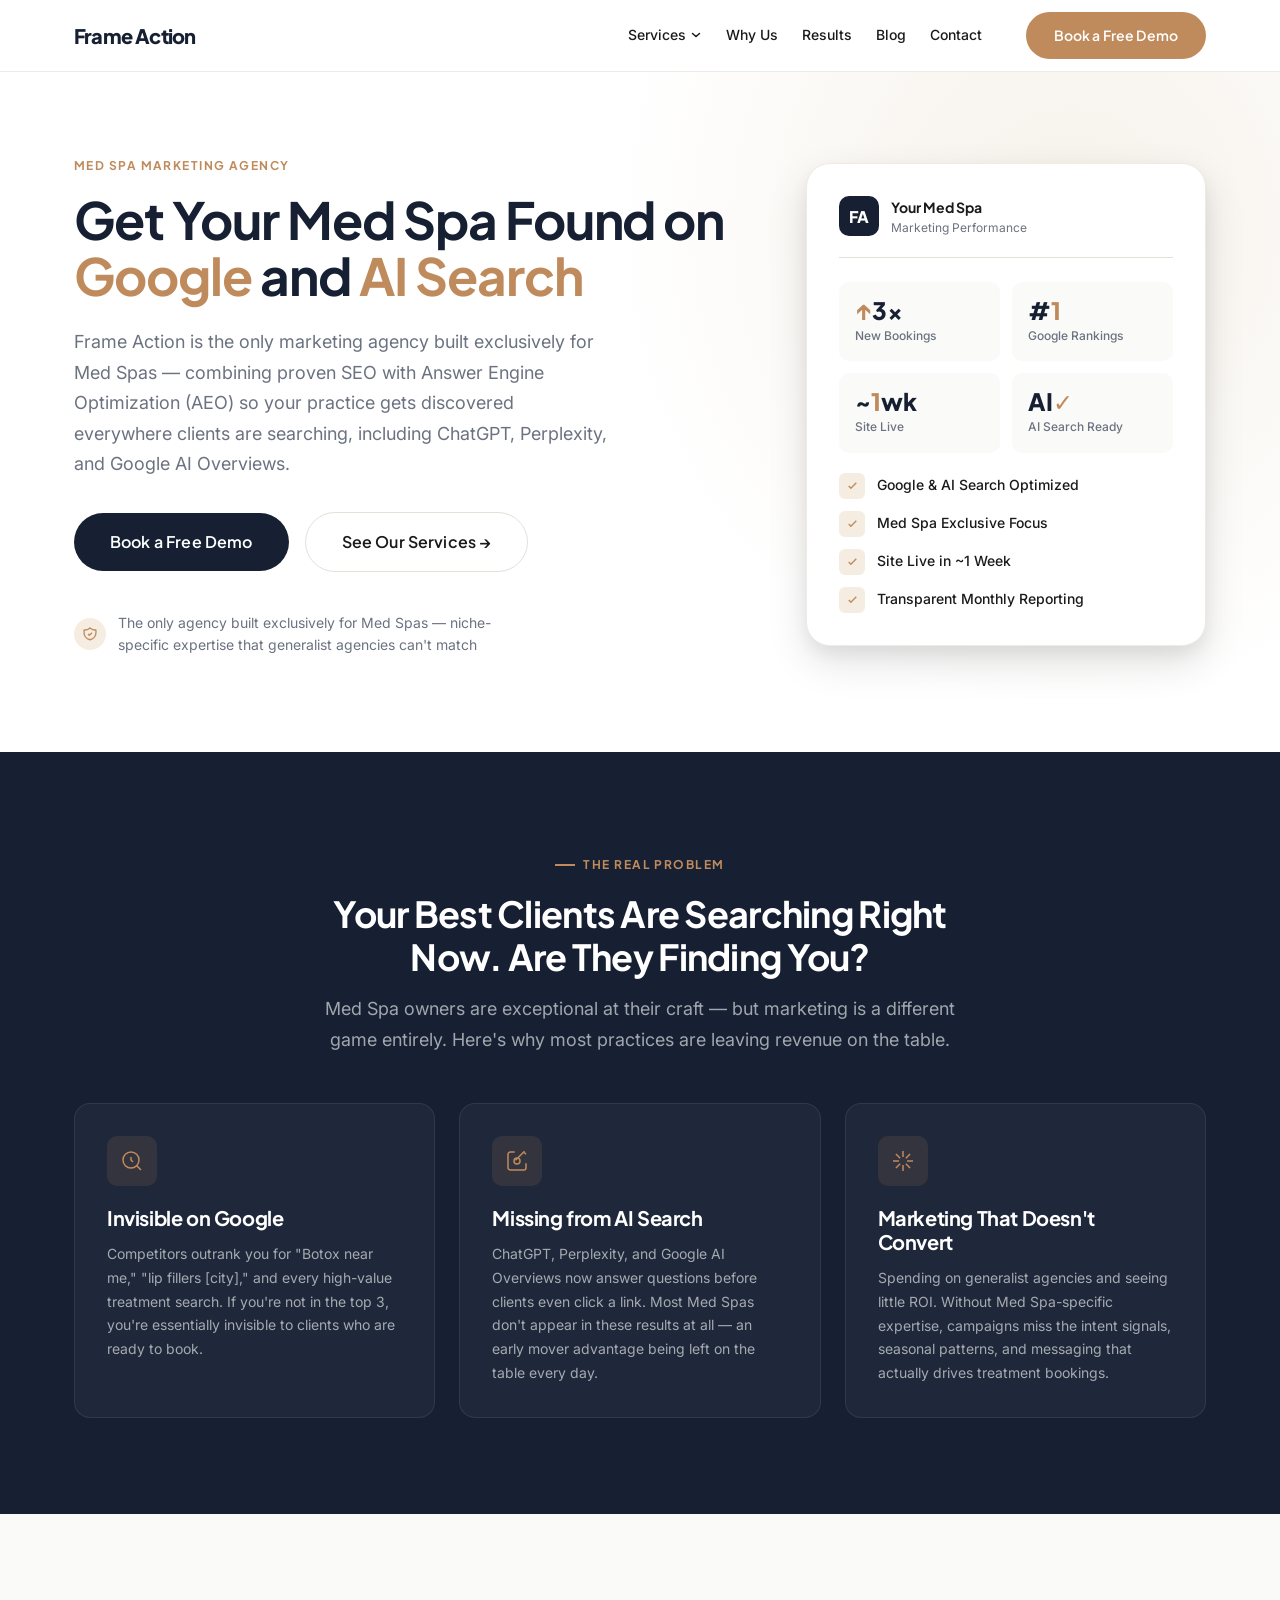
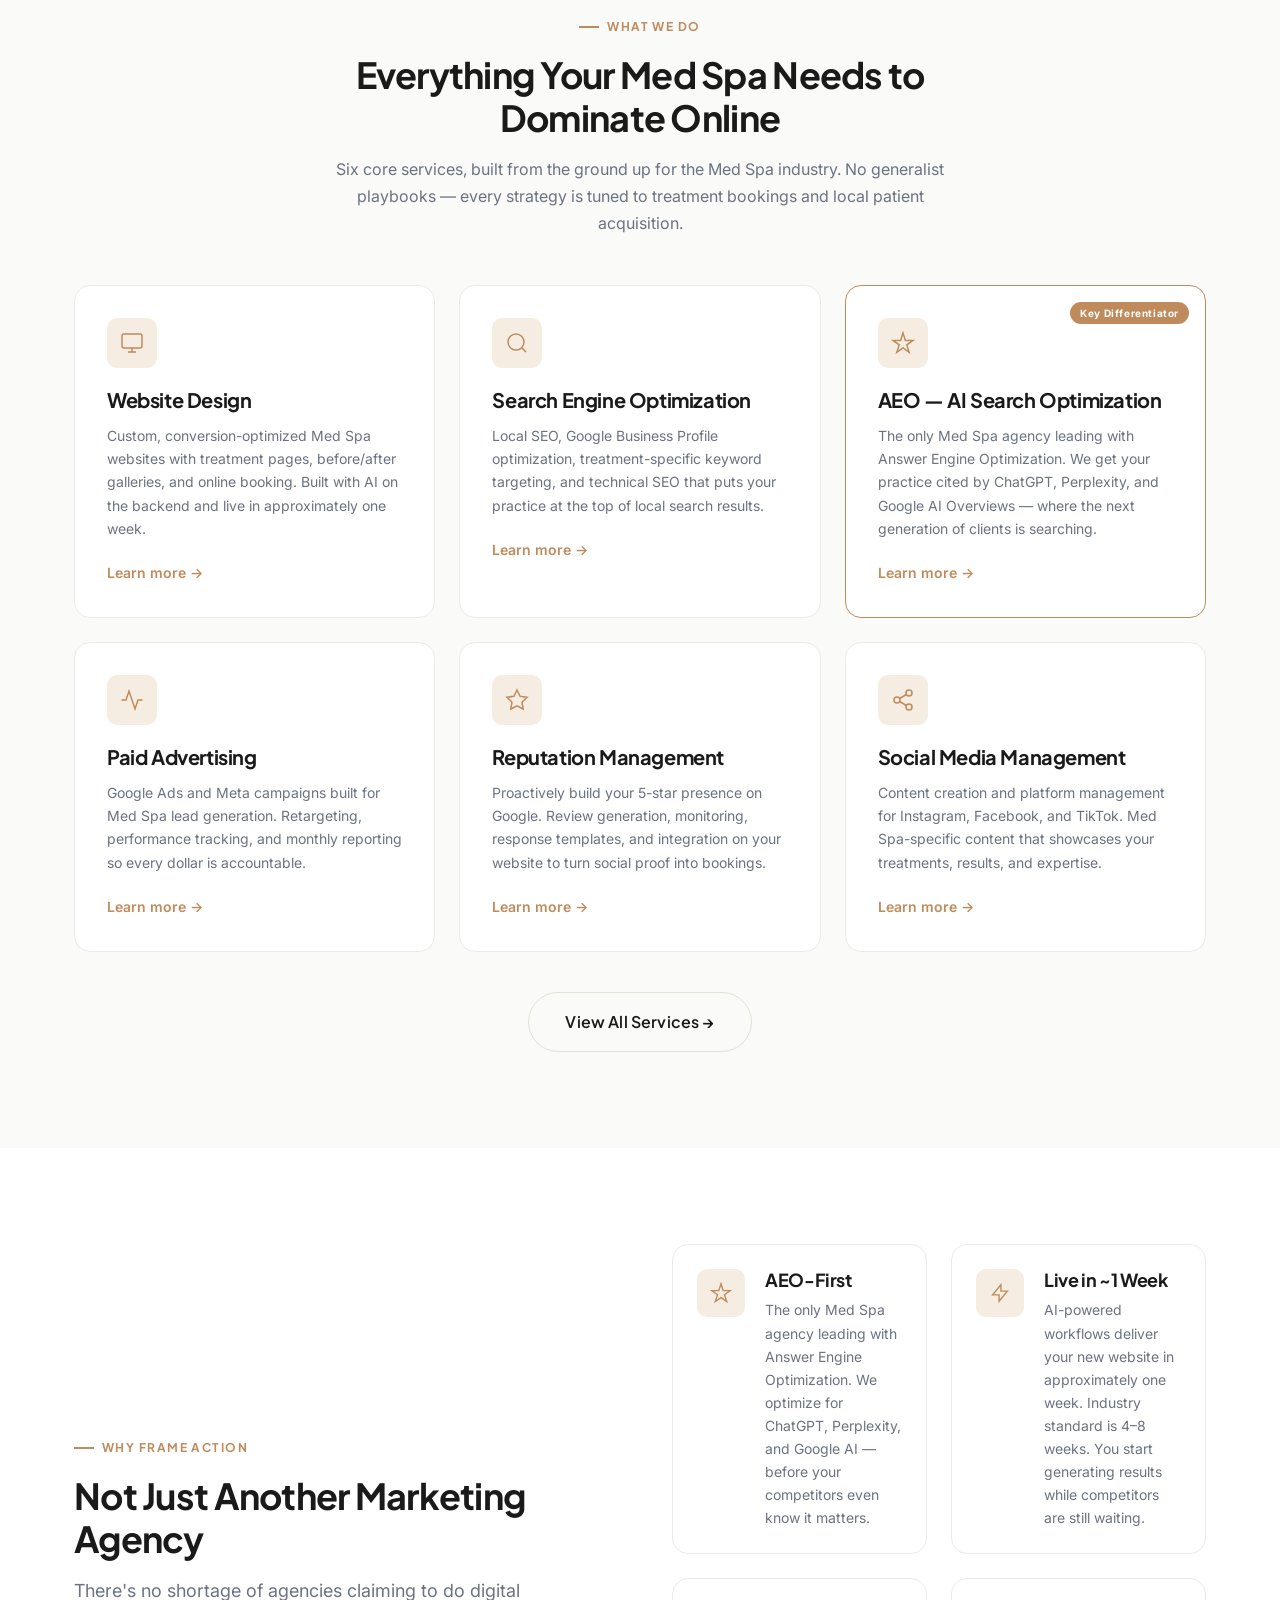
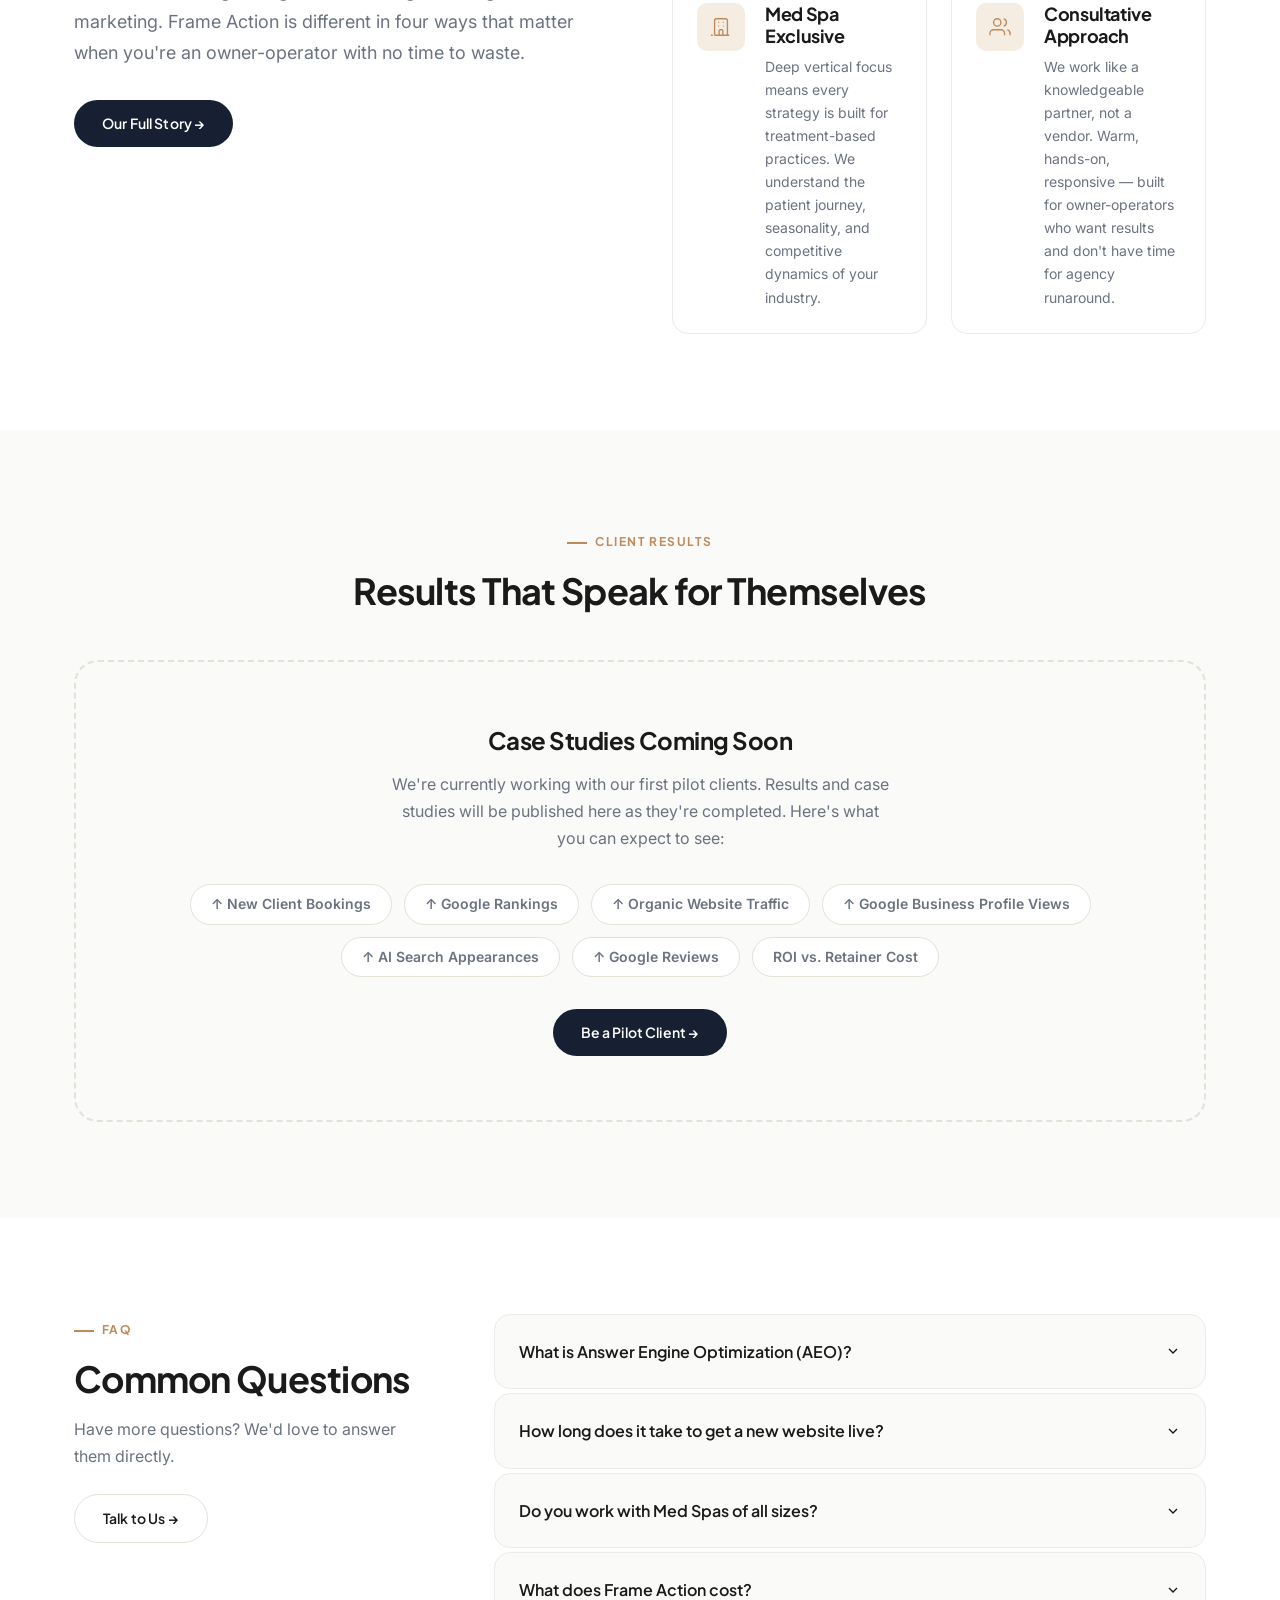
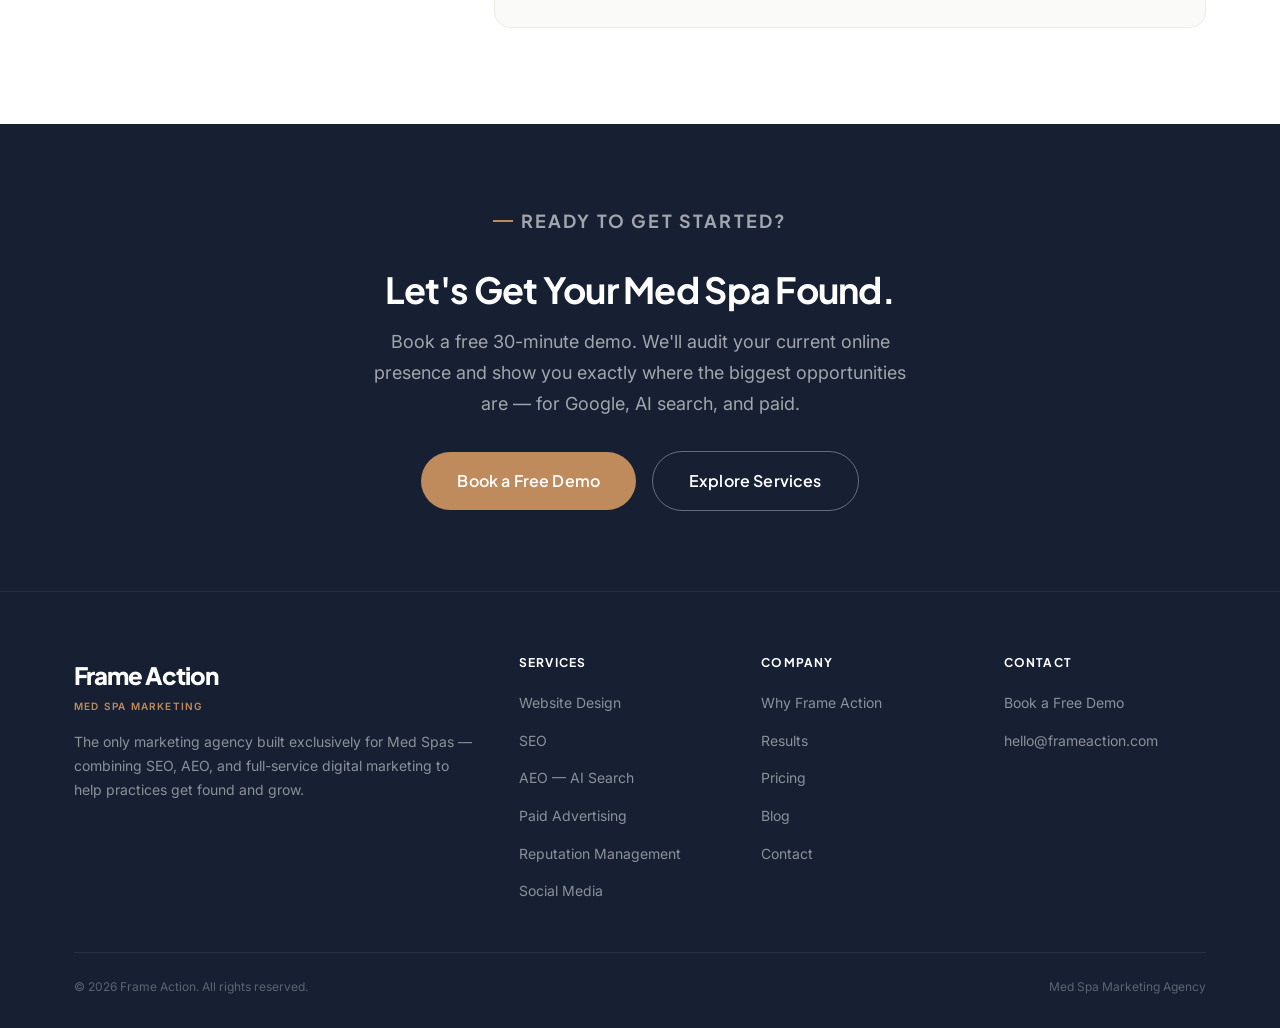
==== commit 8a98c45a: "Remove all DentalQore references Replace with Frame Action's own positioning — niche-specific expert" ====
--- a/index.html
+++ b/index.html
@@ -13,7 +13,7 @@
   <link rel="preconnect" href="https://fonts.googleapis.com">
   <link rel="preconnect" href="https://fonts.gstatic.com" crossorigin>
   <link href="https://fonts.googleapis.com/css2?family=Plus+Jakarta+Sans:wght@400;500;600;700;800&family=Inter:wght@400;500;600&display=swap" rel="stylesheet">
-  <link rel="stylesheet" href="/assets/css/styles.css">
+  <link rel="stylesheet" href="assets/css/styles.css">
   <script type="application/ld+json">
   {
     "@context": "https://schema.org",
@@ -64,7 +64,7 @@
   <!-- NAV -->
   <nav class="nav" id="nav">
     <div class="container nav__container">
-      <a href="/" class="nav__logo">
+      <a href="./" class="nav__logo">
         <span class="nav__logo-name">Frame Action</span>
       </a>
       <button class="nav__toggle" id="navToggle" aria-label="Toggle navigation" aria-expanded="false">
@@ -73,23 +73,23 @@
       <div class="nav__menu" id="navMenu">
         <ul class="nav__links">
           <li class="nav__item nav__item--dropdown">
-            <a href="/services/" aria-haspopup="true">Services <svg width="12" height="12" viewBox="0 0 12 12" fill="none"><path d="M2.5 4.5l3.5 3 3.5-3" stroke="currentColor" stroke-width="1.5" stroke-linecap="round"/></svg></a>
+            <a href="services/" aria-haspopup="true">Services <svg width="12" height="12" viewBox="0 0 12 12" fill="none"><path d="M2.5 4.5l3.5 3 3.5-3" stroke="currentColor" stroke-width="1.5" stroke-linecap="round"/></svg></a>
             <div class="nav__dropdown">
               <div class="dropdown-label">Our Services</div>
-              <a href="/services/website-design.html"><svg viewBox="0 0 24 24" fill="none" stroke="currentColor" stroke-width="1.5"><rect x="2" y="3" width="20" height="14" rx="2"/><path d="M8 21h8M12 17v4"/></svg>Website Design</a>
-              <a href="/services/seo.html"><svg viewBox="0 0 24 24" fill="none" stroke="currentColor" stroke-width="1.5"><circle cx="11" cy="11" r="8"/><path d="M21 21l-4.35-4.35"/></svg>SEO</a>
-              <a href="/services/aeo.html"><svg viewBox="0 0 24 24" fill="none" stroke="currentColor" stroke-width="1.5"><path d="M12 2l2.4 7.4H22l-6.2 4.5 2.4 7.4L12 17l-6.2 4.3 2.4-7.4L2 9.4h7.6z"/></svg>AEO — AI Search</a>
-              <a href="/services/paid-advertising.html"><svg viewBox="0 0 24 24" fill="none" stroke="currentColor" stroke-width="1.5"><path d="M3 3h18v13H3z"/><path d="M8 21h8M12 16v5"/><polyline points="7 8 10 11 13 8 17 12" stroke="currentColor" stroke-width="1.5" fill="none" stroke-linecap="round"/></svg>Paid Advertising</a>
-              <a href="/services/reputation-management.html"><svg viewBox="0 0 24 24" fill="none" stroke="currentColor" stroke-width="1.5"><path d="M12 2l3.09 6.26L22 9.27l-5 4.87 1.18 6.88L12 17.77l-6.18 3.25L7 14.14 2 9.27l6.91-1.01L12 2z"/></svg>Reputation Management</a>
-              <a href="/services/social-media.html"><svg viewBox="0 0 24 24" fill="none" stroke="currentColor" stroke-width="1.5"><circle cx="18" cy="5" r="3"/><circle cx="6" cy="12" r="3"/><circle cx="18" cy="19" r="3"/><path d="M8.59 13.51l6.83 3.98M15.41 6.51l-6.82 3.98"/></svg>Social Media</a>
+              <a href="services/website-design.html"><svg viewBox="0 0 24 24" fill="none" stroke="currentColor" stroke-width="1.5"><rect x="2" y="3" width="20" height="14" rx="2"/><path d="M8 21h8M12 17v4"/></svg>Website Design</a>
+              <a href="services/seo.html"><svg viewBox="0 0 24 24" fill="none" stroke="currentColor" stroke-width="1.5"><circle cx="11" cy="11" r="8"/><path d="M21 21l-4.35-4.35"/></svg>SEO</a>
+              <a href="services/aeo.html"><svg viewBox="0 0 24 24" fill="none" stroke="currentColor" stroke-width="1.5"><path d="M12 2l2.4 7.4H22l-6.2 4.5 2.4 7.4L12 17l-6.2 4.3 2.4-7.4L2 9.4h7.6z"/></svg>AEO — AI Search</a>
+              <a href="services/paid-advertising.html"><svg viewBox="0 0 24 24" fill="none" stroke="currentColor" stroke-width="1.5"><path d="M3 3h18v13H3z"/><path d="M8 21h8M12 16v5"/><polyline points="7 8 10 11 13 8 17 12" stroke="currentColor" stroke-width="1.5" fill="none" stroke-linecap="round"/></svg>Paid Advertising</a>
+              <a href="services/reputation-management.html"><svg viewBox="0 0 24 24" fill="none" stroke="currentColor" stroke-width="1.5"><path d="M12 2l3.09 6.26L22 9.27l-5 4.87 1.18 6.88L12 17.77l-6.18 3.25L7 14.14 2 9.27l6.91-1.01L12 2z"/></svg>Reputation Management</a>
+              <a href="services/social-media.html"><svg viewBox="0 0 24 24" fill="none" stroke="currentColor" stroke-width="1.5"><circle cx="18" cy="5" r="3"/><circle cx="6" cy="12" r="3"/><circle cx="18" cy="19" r="3"/><path d="M8.59 13.51l6.83 3.98M15.41 6.51l-6.82 3.98"/></svg>Social Media</a>
             </div>
           </li>
-          <li class="nav__item"><a href="/why-frame-action.html">Why Us</a></li>
-          <li class="nav__item"><a href="/results.html">Results</a></li>
-          <li class="nav__item"><a href="/blog/">Blog</a></li>
-          <li class="nav__item"><a href="/contact.html">Contact</a></li>
+          <li class="nav__item"><a href="why-frame-action.html">Why Us</a></li>
+          <li class="nav__item"><a href="results.html">Results</a></li>
+          <li class="nav__item"><a href="blog/">Blog</a></li>
+          <li class="nav__item"><a href="contact.html">Contact</a></li>
         </ul>
-        <a href="/contact.html" class="btn btn--primary nav__cta">Book a Free Demo</a>
+        <a href="contact.html" class="btn btn--primary nav__cta">Book a Free Demo</a>
       </div>
     </div>
   </nav>
@@ -102,14 +102,14 @@
         <h1>Get Your Med Spa Found on <span class="accent">Google</span> and <span class="accent">AI Search</span></h1>
         <p class="hero__desc">Frame Action is the only marketing agency built exclusively for Med Spas — combining proven SEO with Answer Engine Optimization (AEO) so your practice gets discovered everywhere clients are searching, including ChatGPT, Perplexity, and Google AI Overviews.</p>
         <div class="hero__ctas">
-          <a href="/contact.html" class="btn btn--dark btn--lg">Book a Free Demo</a>
-          <a href="/services/" class="btn btn--outline btn--lg">See Our Services &rarr;</a>
+          <a href="contact.html" class="btn btn--dark btn--lg">Book a Free Demo</a>
+          <a href="services/" class="btn btn--outline btn--lg">See Our Services &rarr;</a>
         </div>
         <div class="hero__trust">
           <div class="hero__trust-icon">
             <svg width="16" height="16" viewBox="0 0 24 24" fill="none" stroke="currentColor" stroke-width="2"><path d="M9 12l2 2 4-4m5.618-4.016A11.955 11.955 0 0112 2.944a11.955 11.955 0 01-8.618 3.04A12.02 12.02 0 003 9c0 5.591 3.824 10.29 9 11.622 5.176-1.332 9-6.03 9-11.622 0-1.042-.133-2.052-.382-3.016z"/></svg>
           </div>
-          <span>Built alongside the founders of DentalQore — the proven model for niche-specific healthcare marketing</span>
+          <span>The only agency built exclusively for Med Spas — niche-specific expertise that generalist agencies can't match</span>
         </div>
       </div>
 
@@ -222,7 +222,7 @@
           </div>
           <h3>Website Design</h3>
           <p>Custom, conversion-optimized Med Spa websites with treatment pages, before/after galleries, and online booking. Built with AI on the backend and live in approximately one week.</p>
-          <a href="/services/website-design.html" class="service-card__link">Learn more &rarr;</a>
+          <a href="services/website-design.html" class="service-card__link">Learn more &rarr;</a>
         </div>
 
         <div class="service-card">
@@ -231,7 +231,7 @@
           </div>
           <h3>Search Engine Optimization</h3>
           <p>Local SEO, Google Business Profile optimization, treatment-specific keyword targeting, and technical SEO that puts your practice at the top of local search results.</p>
-          <a href="/services/seo.html" class="service-card__link">Learn more &rarr;</a>
+          <a href="services/seo.html" class="service-card__link">Learn more &rarr;</a>
         </div>
 
         <div class="service-card service-card--featured">
@@ -241,7 +241,7 @@
           </div>
           <h3>AEO — AI Search Optimization</h3>
           <p>The only Med Spa agency leading with Answer Engine Optimization. We get your practice cited by ChatGPT, Perplexity, and Google AI Overviews — where the next generation of clients is searching.</p>
-          <a href="/services/aeo.html" class="service-card__link">Learn more &rarr;</a>
+          <a href="services/aeo.html" class="service-card__link">Learn more &rarr;</a>
         </div>
 
         <div class="service-card">
@@ -250,7 +250,7 @@
           </div>
           <h3>Paid Advertising</h3>
           <p>Google Ads and Meta campaigns built for Med Spa lead generation. Retargeting, performance tracking, and monthly reporting so every dollar is accountable.</p>
-          <a href="/services/paid-advertising.html" class="service-card__link">Learn more &rarr;</a>
+          <a href="services/paid-advertising.html" class="service-card__link">Learn more &rarr;</a>
         </div>
 
         <div class="service-card">
@@ -259,7 +259,7 @@
           </div>
           <h3>Reputation Management</h3>
           <p>Proactively build your 5-star presence on Google. Review generation, monitoring, response templates, and integration on your website to turn social proof into bookings.</p>
-          <a href="/services/reputation-management.html" class="service-card__link">Learn more &rarr;</a>
+          <a href="services/reputation-management.html" class="service-card__link">Learn more &rarr;</a>
         </div>
 
         <div class="service-card">
@@ -268,12 +268,12 @@
           </div>
           <h3>Social Media Management</h3>
           <p>Content creation and platform management for Instagram, Facebook, and TikTok. Med Spa-specific content that showcases your treatments, results, and expertise.</p>
-          <a href="/services/social-media.html" class="service-card__link">Learn more &rarr;</a>
+          <a href="services/social-media.html" class="service-card__link">Learn more &rarr;</a>
         </div>
 
       </div>
       <div style="text-align:center;margin-top:var(--space-10)">
-        <a href="/services/" class="btn btn--outline btn--lg">View All Services &rarr;</a>
+        <a href="services/" class="btn btn--outline btn--lg">View All Services &rarr;</a>
       </div>
     </div>
   </section>
@@ -286,7 +286,7 @@
           <p class="eyebrow">Why Frame Action</p>
           <h2>Not Just Another Marketing Agency</h2>
           <p style="font-size:var(--text-lg);margin-bottom:var(--space-8)">There's no shortage of agencies claiming to do digital marketing. Frame Action is different in four ways that matter when you're an owner-operator with no time to waste.</p>
-          <a href="/why-frame-action.html" class="btn btn--dark">Our Full Story &rarr;</a>
+          <a href="why-frame-action.html" class="btn btn--dark">Our Full Story &rarr;</a>
         </div>
         <div class="diff-grid">
           <div class="diff-card">
@@ -350,7 +350,7 @@
           <span class="metric-pill">ROI vs. Retainer Cost</span>
         </div>
         <div style="margin-top:var(--space-8)">
-          <a href="/contact.html" class="btn btn--dark">Be a Pilot Client &rarr;</a>
+          <a href="contact.html" class="btn btn--dark">Be a Pilot Client &rarr;</a>
         </div>
       </div>
     </div>
@@ -364,7 +364,7 @@
           <p class="eyebrow">FAQ</p>
           <h2>Common Questions</h2>
           <p>Have more questions? We'd love to answer them directly.</p>
-          <a href="/contact.html" class="btn btn--outline mt-6" style="display:inline-flex">Talk to Us &rarr;</a>
+          <a href="contact.html" class="btn btn--outline mt-6" style="display:inline-flex">Talk to Us &rarr;</a>
         </div>
         <div style="display:flex;flex-direction:column;gap:var(--space-1)">
           <details style="background:var(--bg);border-radius:var(--radius-lg);padding:var(--space-6);border:1px solid var(--border-light)">
@@ -393,7 +393,7 @@
               What does Frame Action cost?
               <svg width="16" height="16" viewBox="0 0 24 24" fill="none" stroke="currentColor" stroke-width="2"><path d="M6 9l6 6 6-6"/></svg>
             </summary>
-            <p style="margin-top:var(--space-4);font-size:var(--text-sm)">We're currently in pilot phase, so pricing is customized by practice size, scope, and goals. We're building transparent tiered packages and will publish them soon. In the meantime, <a href="/contact.html" style="color:var(--accent);font-weight:600">book a free demo</a> and we'll discuss what makes sense for your practice.</p>
+            <p style="margin-top:var(--space-4);font-size:var(--text-sm)">We're currently in pilot phase, so pricing is customized by practice size, scope, and goals. We're building transparent tiered packages and will publish them soon. In the meantime, <a href="contact.html" style="color:var(--accent);font-weight:600">book a free demo</a> and we'll discuss what makes sense for your practice.</p>
           </details>
         </div>
       </div>
@@ -407,8 +407,8 @@
       <h2>Let's Get Your Med Spa Found.</h2>
       <p>Book a free 30-minute demo. We'll audit your current online presence and show you exactly where the biggest opportunities are — for Google, AI search, and paid.</p>
       <div class="cta-banner-btns">
-        <a href="/contact.html" class="btn btn--primary btn--lg">Book a Free Demo</a>
-        <a href="/services/" class="btn btn--outline-white btn--lg">Explore Services</a>
+        <a href="contact.html" class="btn btn--primary btn--lg">Book a Free Demo</a>
+        <a href="services/" class="btn btn--outline-white btn--lg">Explore Services</a>
       </div>
     </div>
   </section>
@@ -425,28 +425,28 @@
         <div class="footer__col">
           <h4>Services</h4>
           <ul>
-            <li><a href="/services/website-design.html">Website Design</a></li>
-            <li><a href="/services/seo.html">SEO</a></li>
-            <li><a href="/services/aeo.html">AEO — AI Search</a></li>
-            <li><a href="/services/paid-advertising.html">Paid Advertising</a></li>
-            <li><a href="/services/reputation-management.html">Reputation Management</a></li>
-            <li><a href="/services/social-media.html">Social Media</a></li>
+            <li><a href="services/website-design.html">Website Design</a></li>
+            <li><a href="services/seo.html">SEO</a></li>
+            <li><a href="services/aeo.html">AEO — AI Search</a></li>
+            <li><a href="services/paid-advertising.html">Paid Advertising</a></li>
+            <li><a href="services/reputation-management.html">Reputation Management</a></li>
+            <li><a href="services/social-media.html">Social Media</a></li>
           </ul>
         </div>
         <div class="footer__col">
           <h4>Company</h4>
           <ul>
-            <li><a href="/why-frame-action.html">Why Frame Action</a></li>
-            <li><a href="/results.html">Results</a></li>
-            <li><a href="/pricing.html">Pricing</a></li>
-            <li><a href="/blog/">Blog</a></li>
-            <li><a href="/contact.html">Contact</a></li>
+            <li><a href="why-frame-action.html">Why Frame Action</a></li>
+            <li><a href="results.html">Results</a></li>
+            <li><a href="pricing.html">Pricing</a></li>
+            <li><a href="blog/">Blog</a></li>
+            <li><a href="contact.html">Contact</a></li>
           </ul>
         </div>
         <div class="footer__col">
           <h4>Contact</h4>
           <ul>
-            <li><a href="/contact.html">Book a Free Demo</a></li>
+            <li><a href="contact.html">Book a Free Demo</a></li>
             <li><a href="mailto:hello@frameaction.com">hello@frameaction.com</a></li>
           </ul>
         </div>
@@ -458,6 +458,6 @@
     </div>
   </footer>
 
-  <script src="/assets/js/main.js"></script>
+  <script src="assets/js/main.js"></script>
 </body>
 </html>
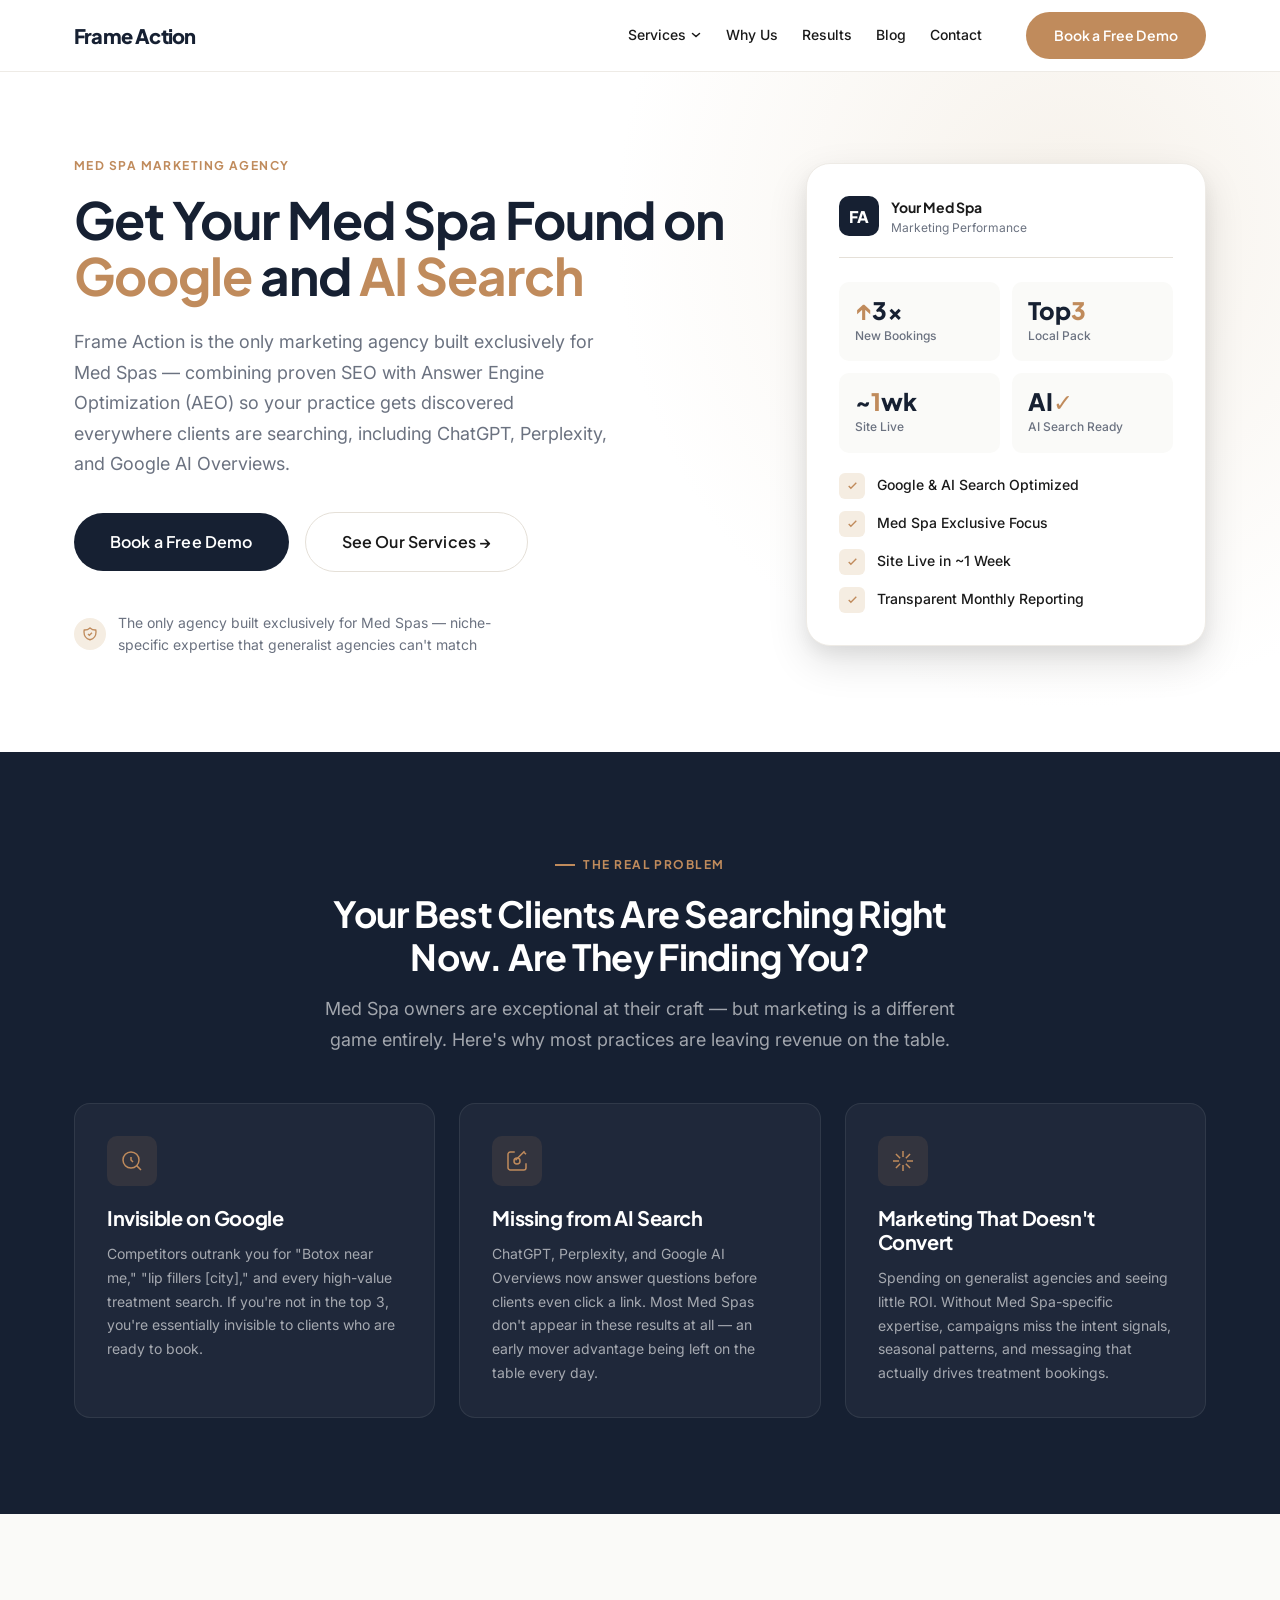
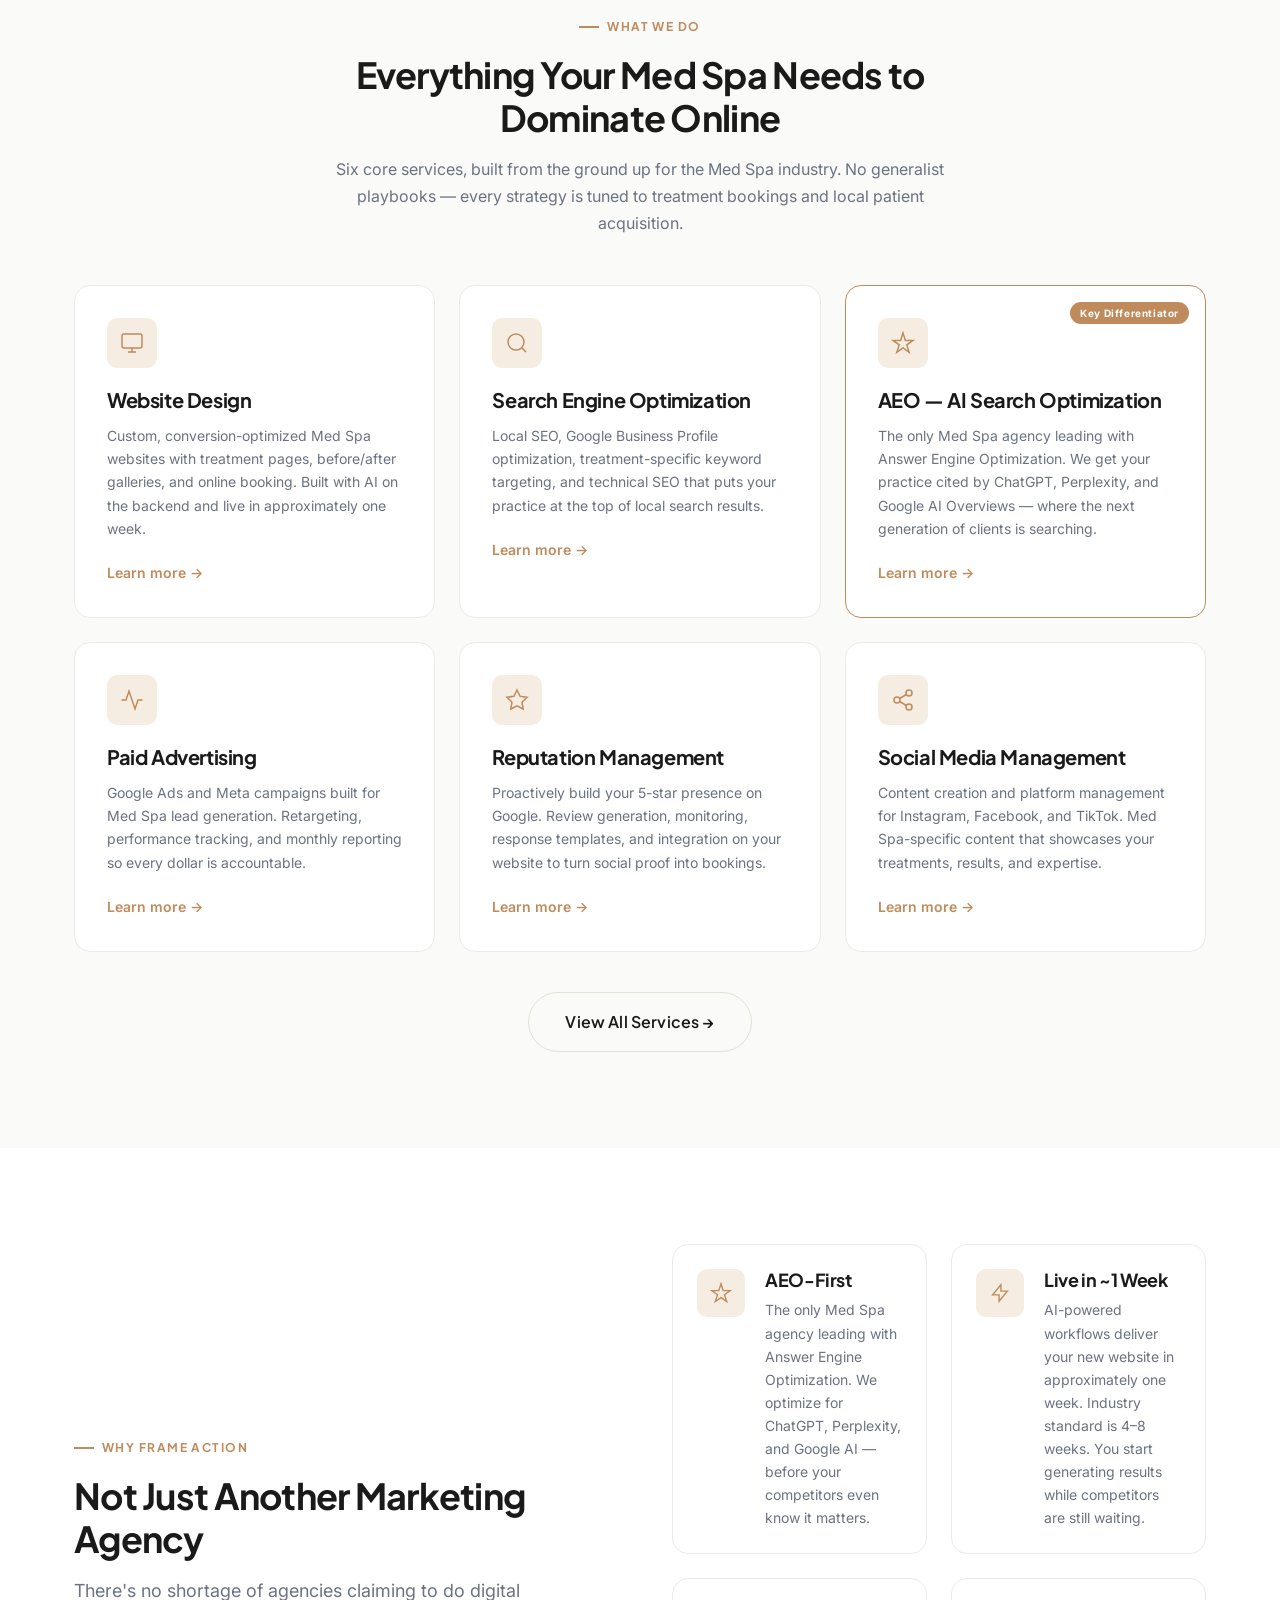
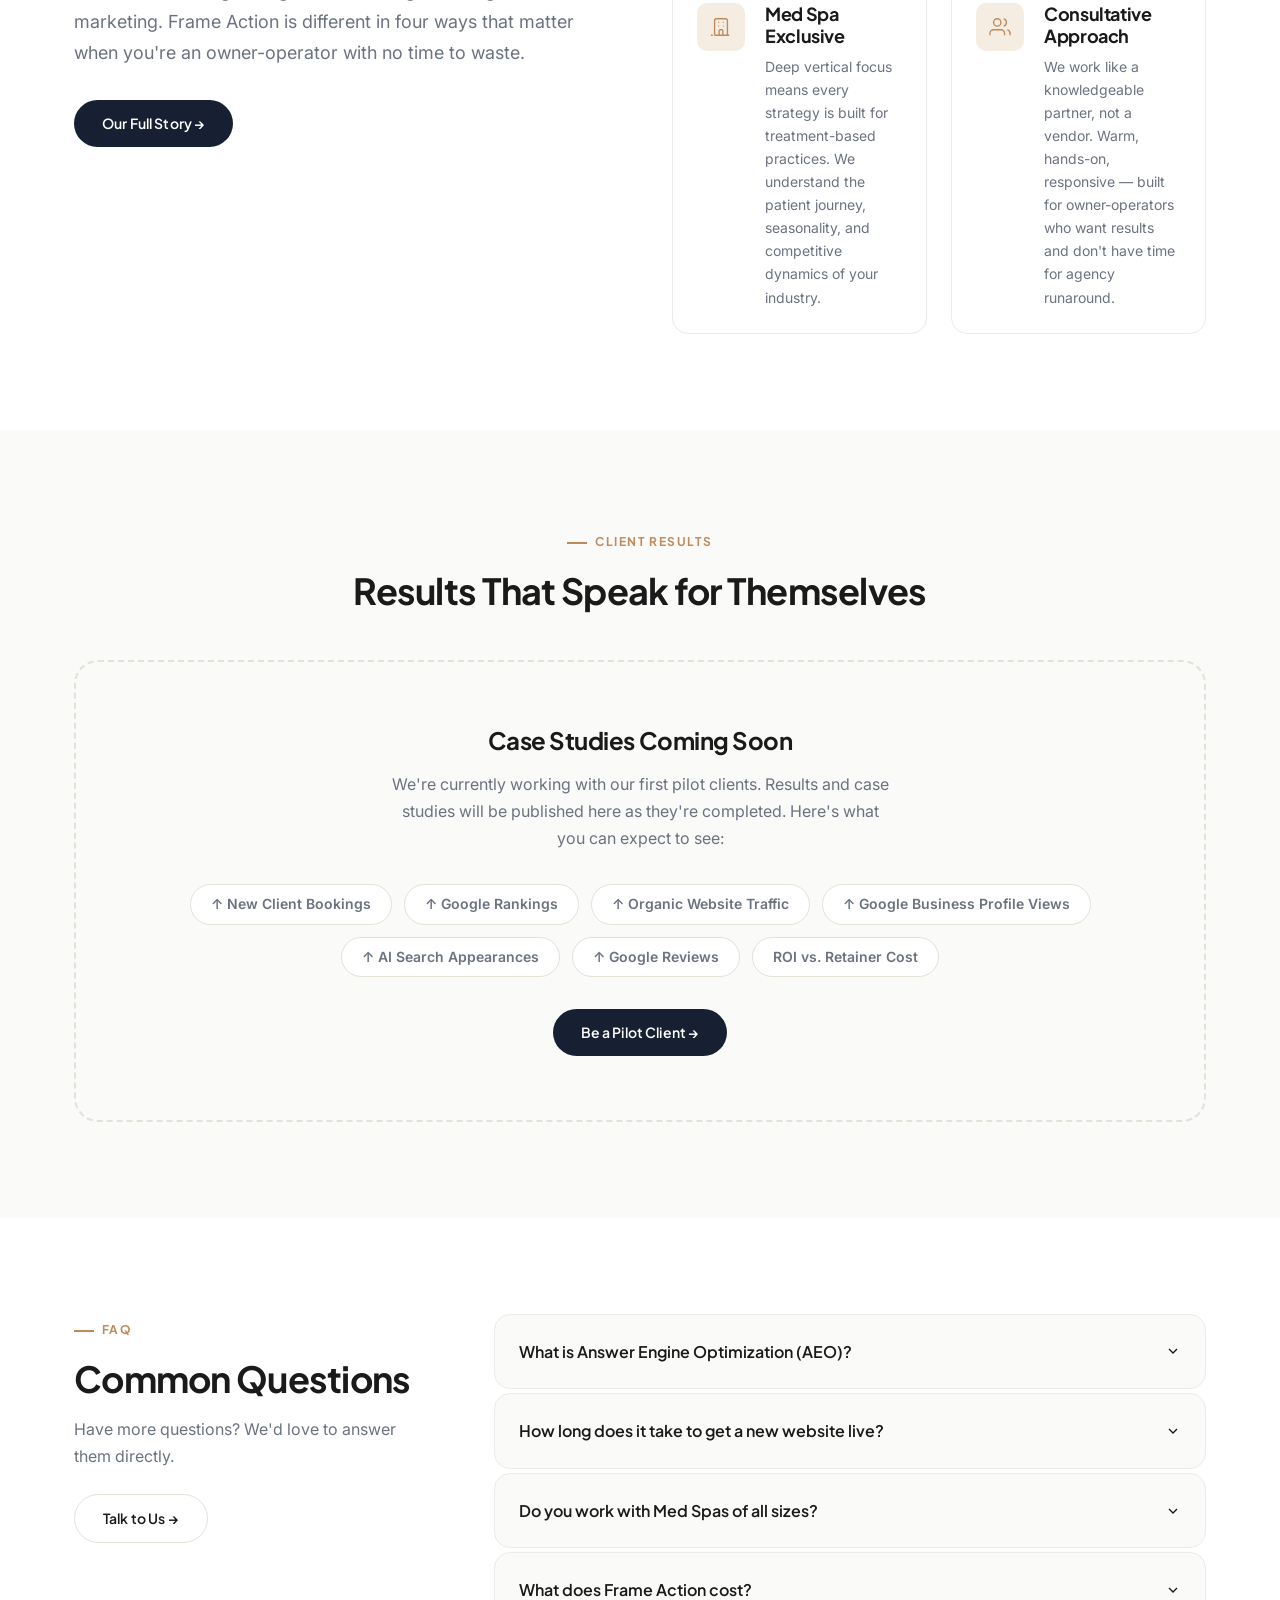
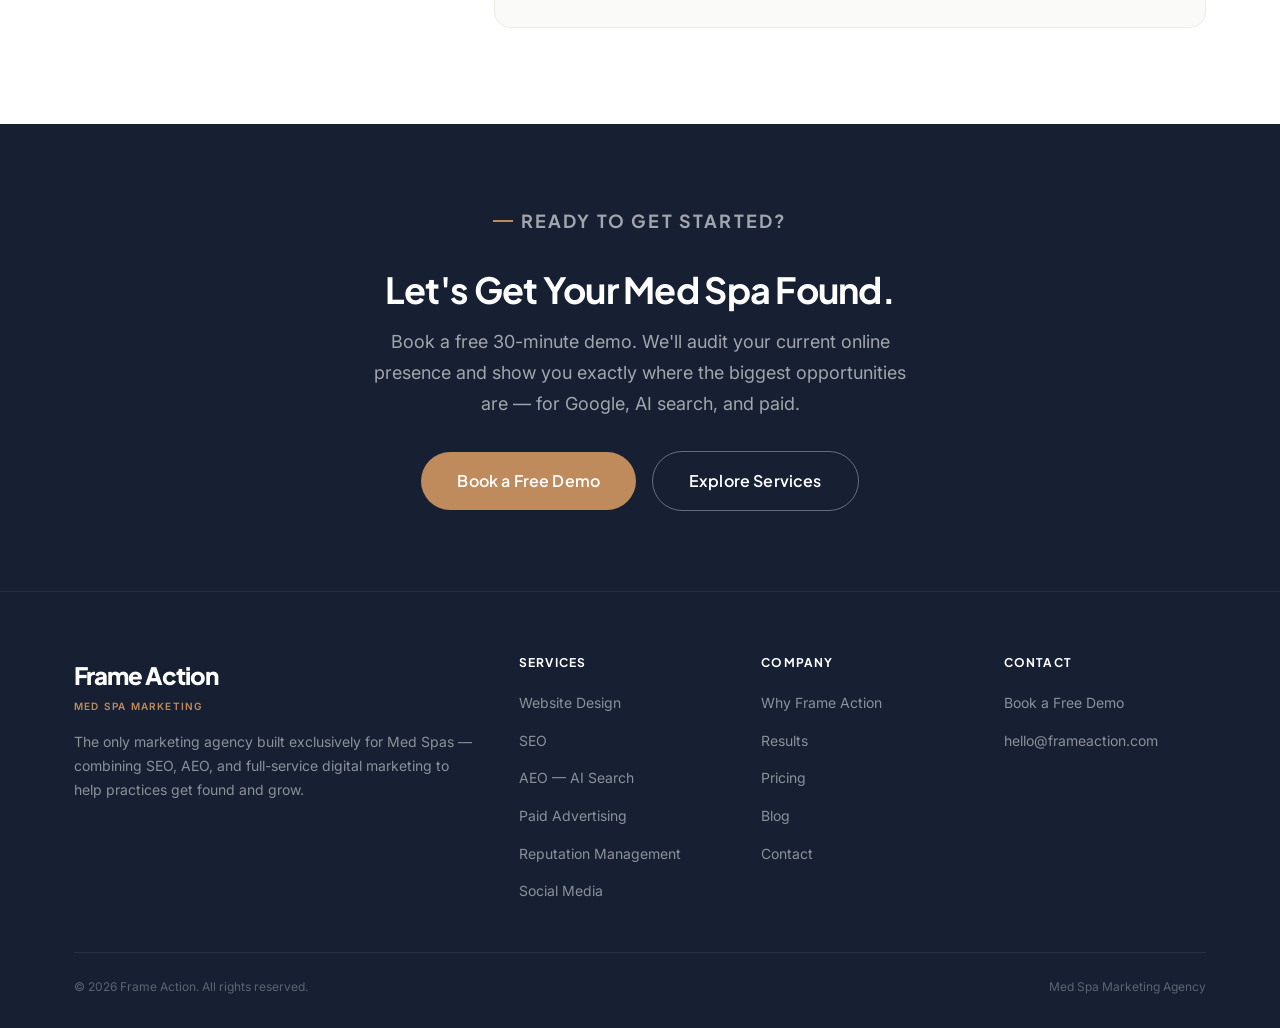
==== commit da14011c: "Update hero stat from #1 to Top 3 Local Pack Avoids implying a guaranteed #1 ranking while remaining" ====
--- a/index.html
+++ b/index.html
@@ -128,8 +128,8 @@
               <div class="hero__stat-label">New Bookings</div>
             </div>
             <div class="hero__stat">
-              <div class="hero__stat-value">#<span class="accent">1</span></div>
-              <div class="hero__stat-label">Google Rankings</div>
+              <div class="hero__stat-value">Top<span class="accent">3</span></div>
+              <div class="hero__stat-label">Local Pack</div>
             </div>
             <div class="hero__stat">
               <div class="hero__stat-value">~<span class="accent">1</span>wk</div>
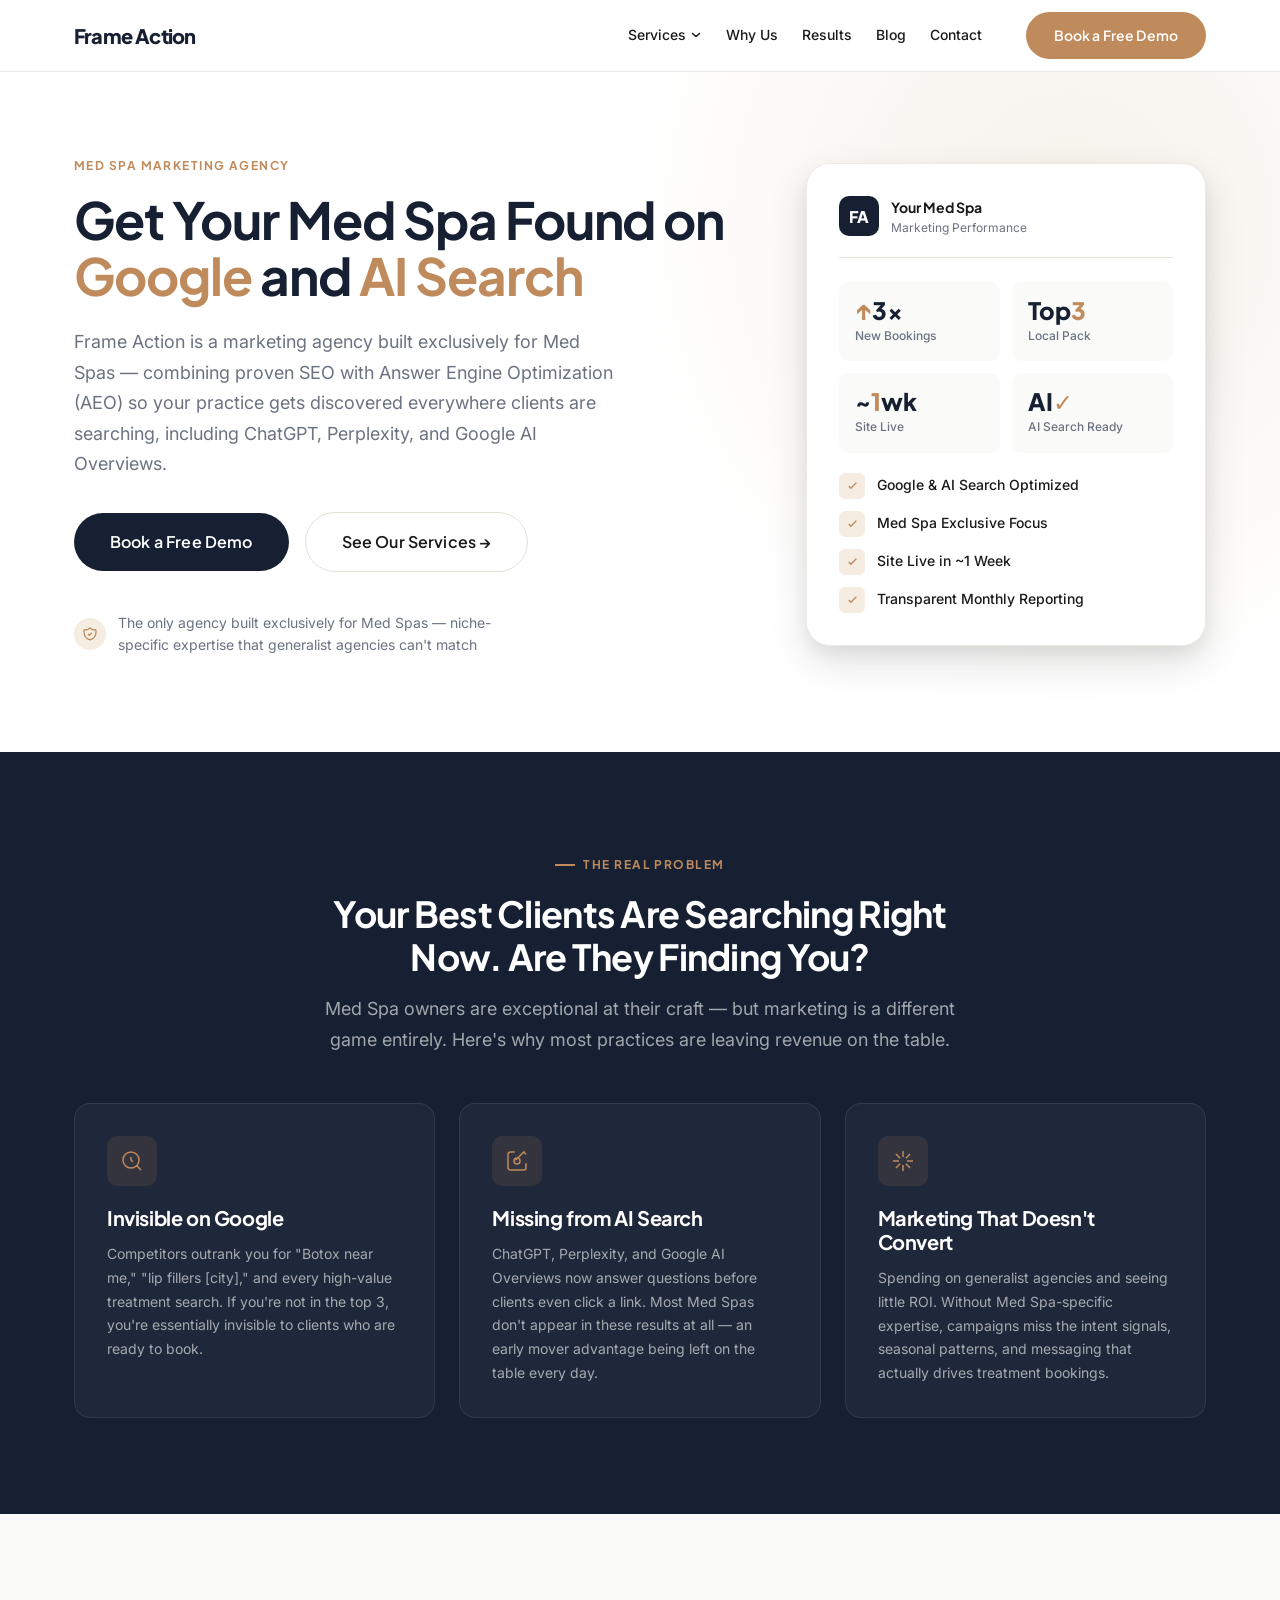
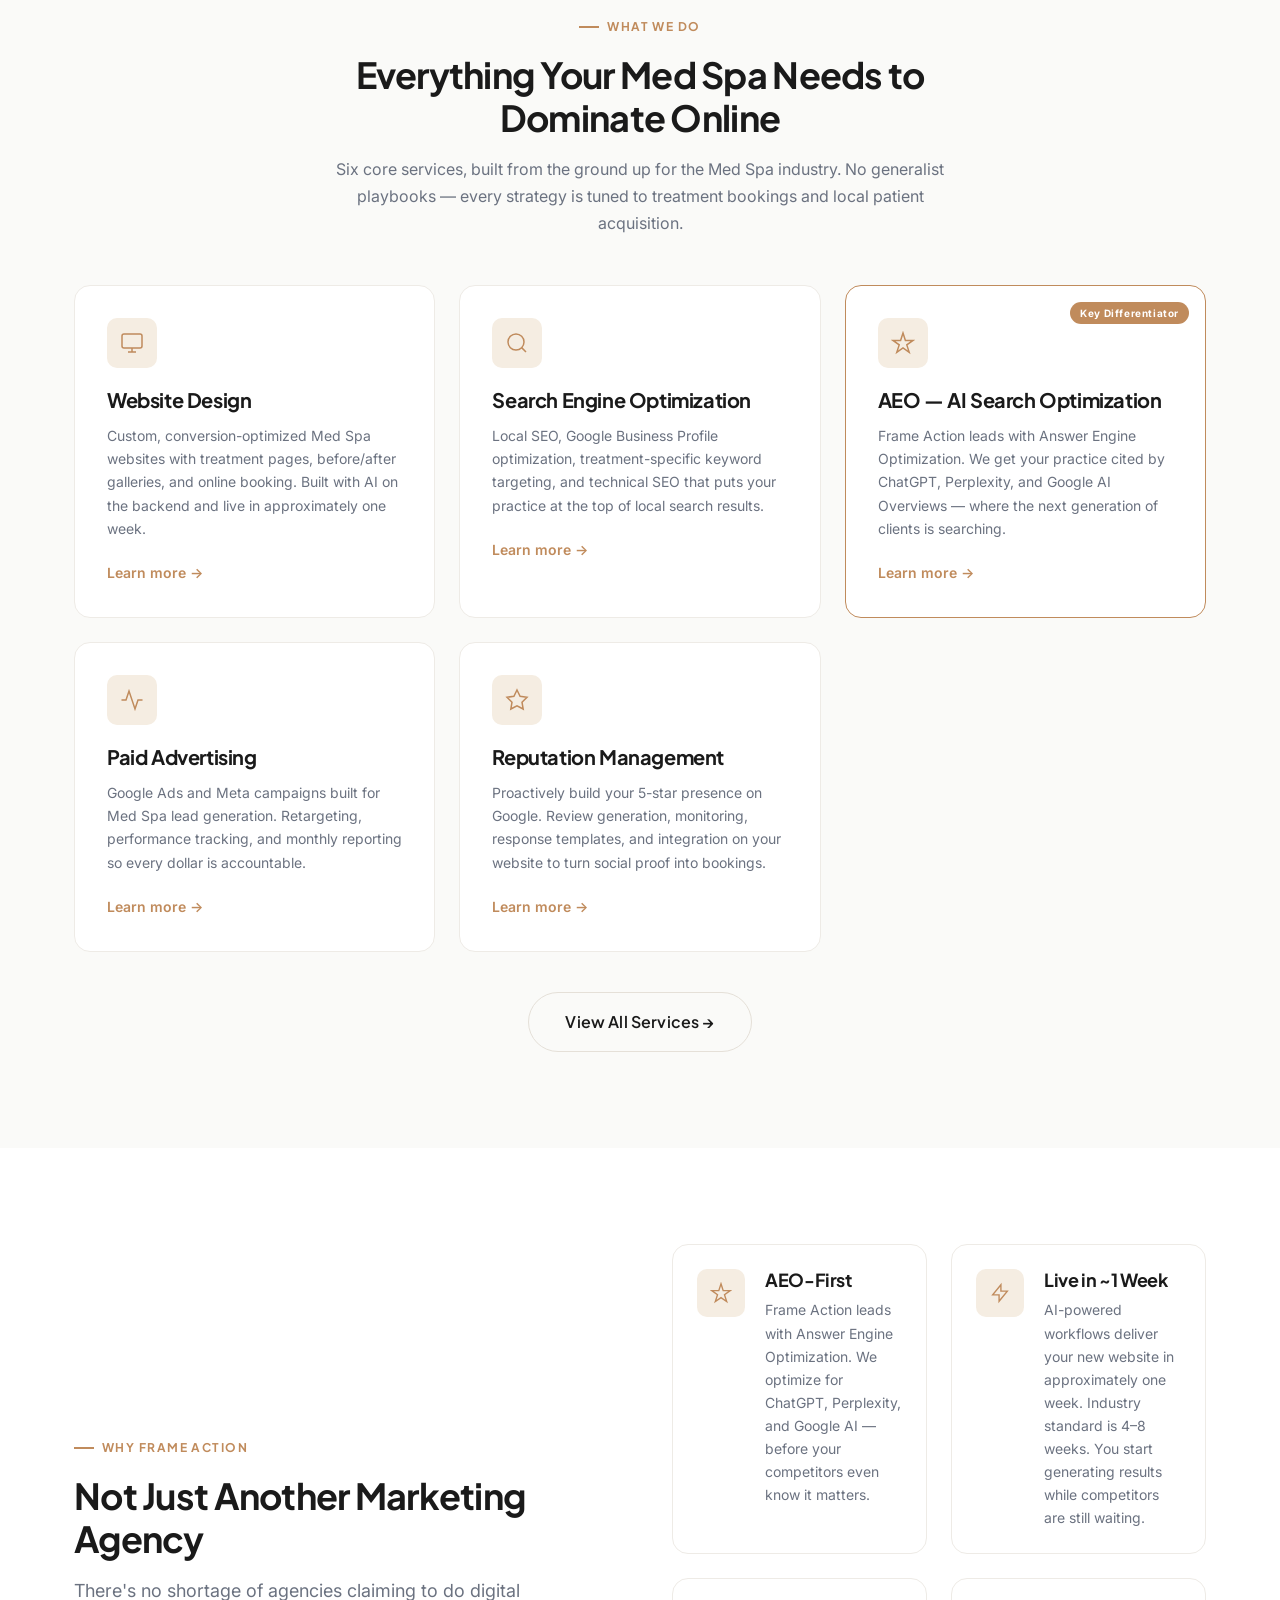
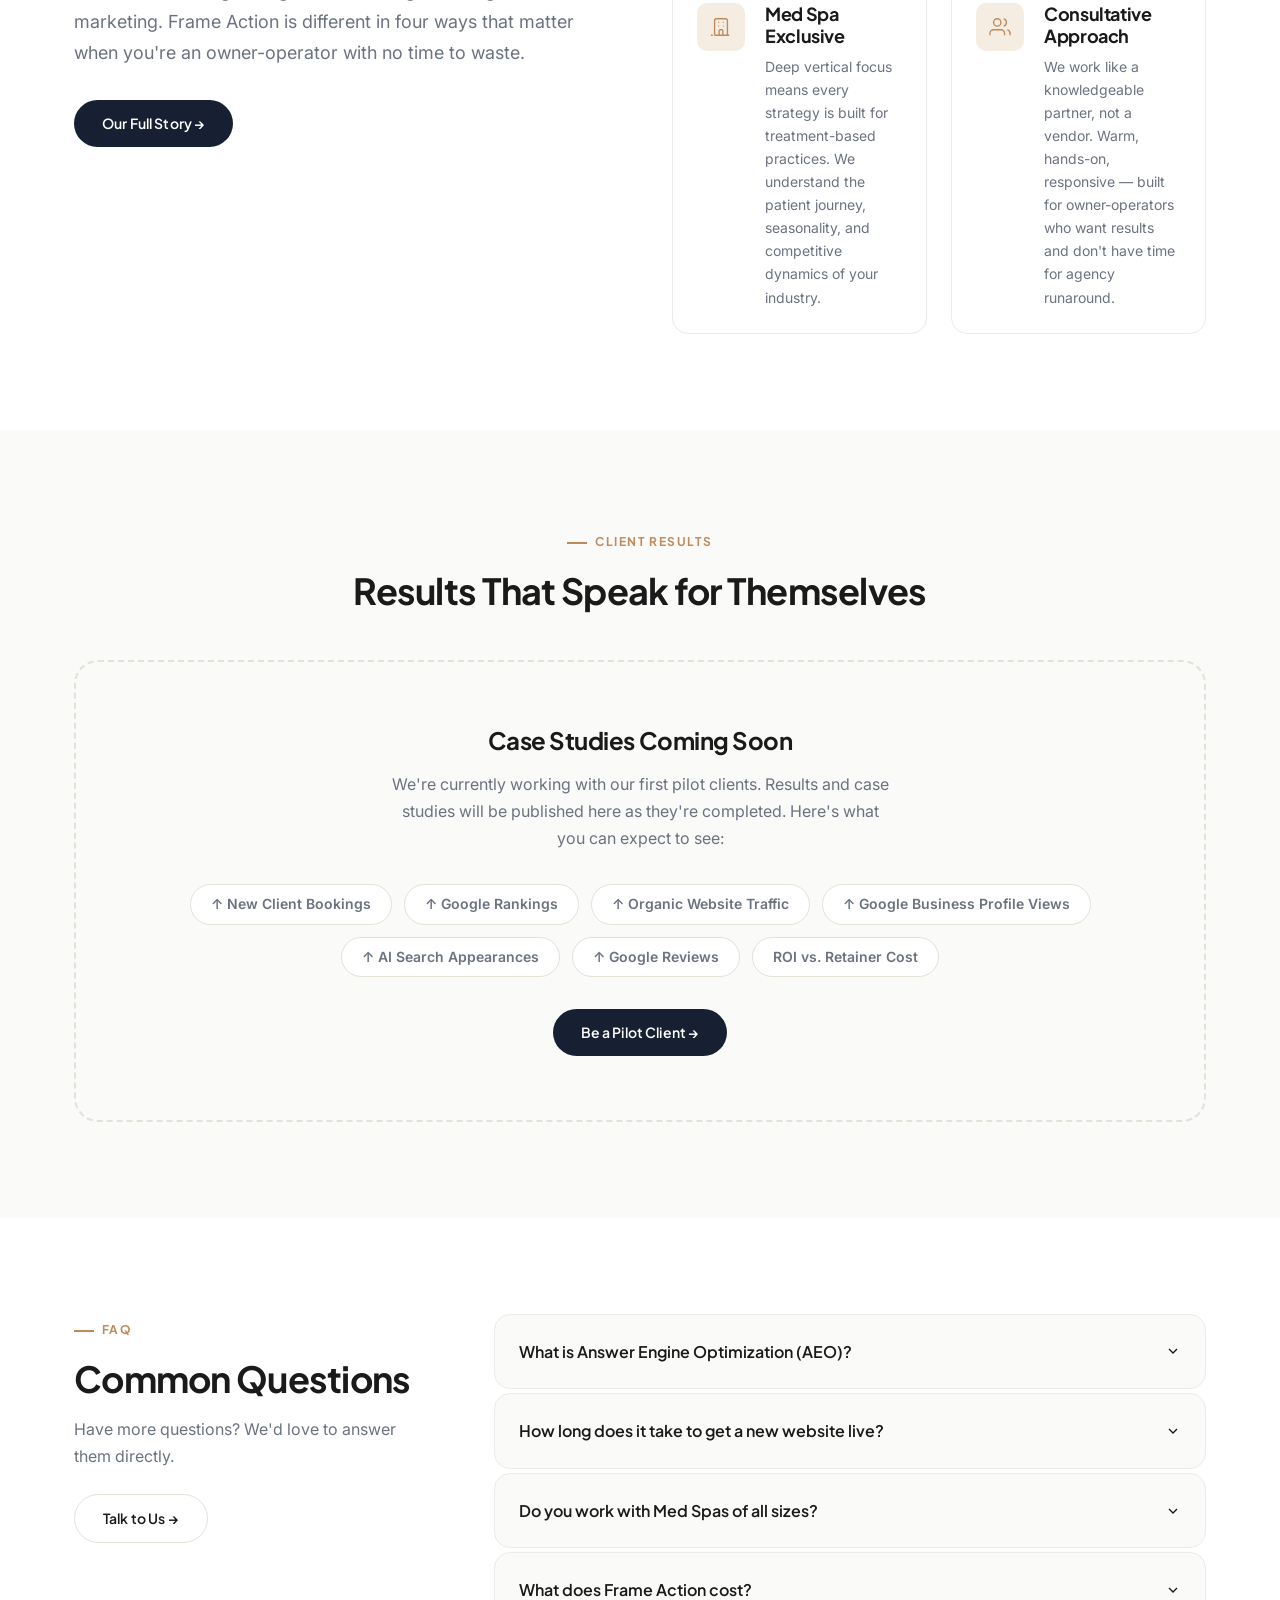
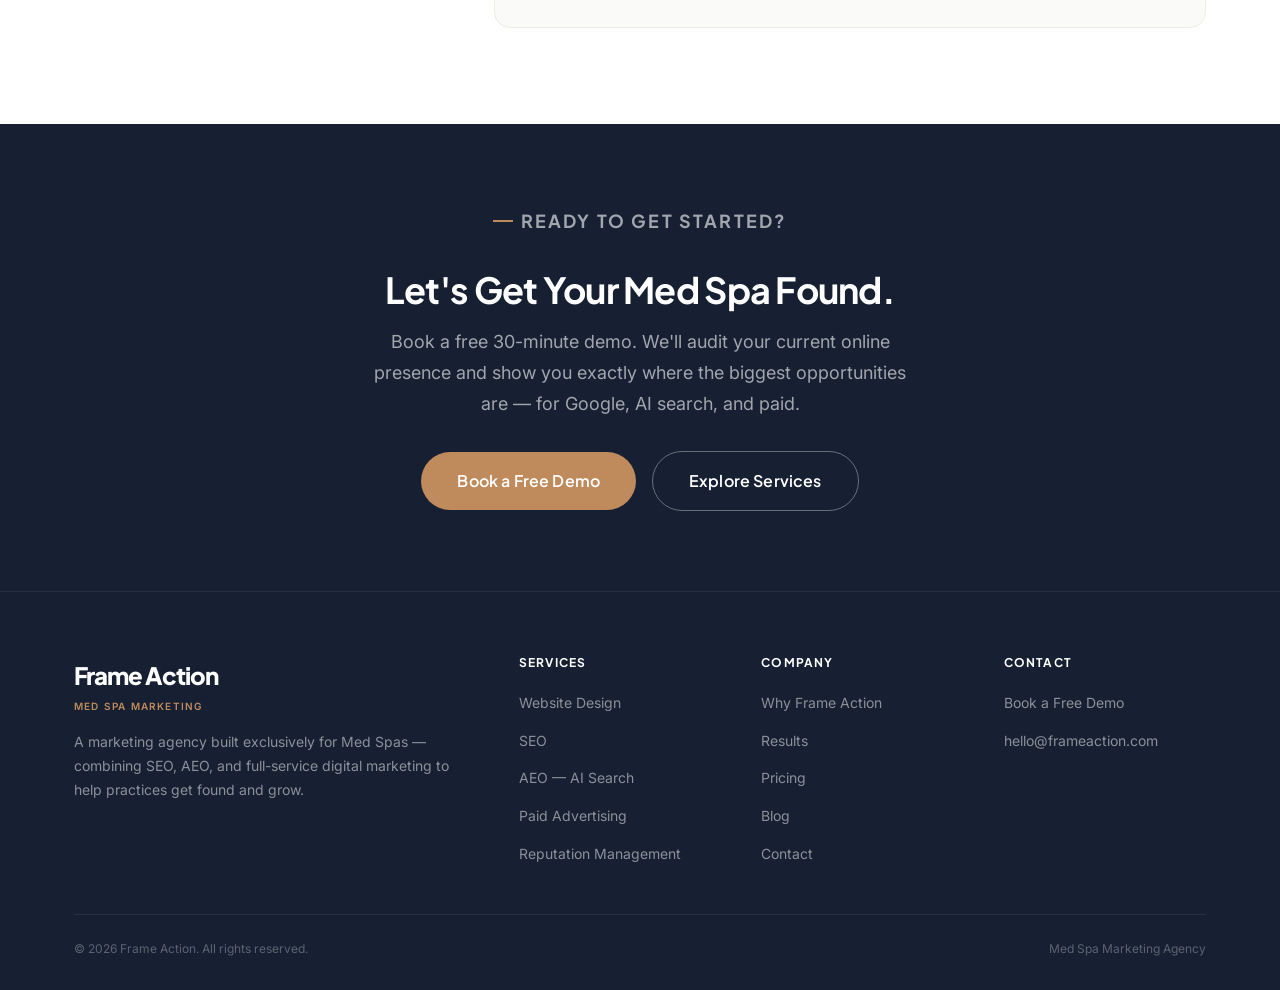
==== commit a4924294: "Remove social media service and correct AEO exclusivity claims - Delete services/social-media.html (" ====
--- a/index.html
+++ b/index.html
@@ -6,7 +6,7 @@
   <title>Frame Action — Med Spa Marketing Agency</title>
   <meta name="description" content="Frame Action is a Med Spa marketing agency specializing in SEO, Answer Engine Optimization (AEO), website design, paid ads, and reputation management. Get found on Google and AI search.">
   <meta property="og:title" content="Frame Action — Med Spa Marketing Agency">
-  <meta property="og:description" content="Get your Med Spa found on Google and AI search. Frame Action is the only marketing agency built exclusively for Med Spas — with AI-powered delivery and AEO.">
+  <meta property="og:description" content="Get your Med Spa found on Google and AI search. Frame Action is a marketing agency built exclusively for Med Spas — with AI-powered delivery and AEO.">
   <meta property="og:type" content="website">
   <meta property="og:url" content="https://frameaction.com">
   <link rel="canonical" href="https://frameaction.com">
@@ -21,7 +21,7 @@
     "name": "Frame Action",
     "description": "Med Spa marketing agency specializing in SEO, Answer Engine Optimization (AEO), website design, paid advertising, and reputation management for medical spas.",
     "url": "https://frameaction.com",
-    "serviceType": ["SEO", "Answer Engine Optimization", "Website Design", "Digital Marketing", "Reputation Management", "Social Media Management"],
+    "serviceType": ["SEO", "Answer Engine Optimization", "Website Design", "Digital Marketing", "Reputation Management"],
     "areaServed": "United States",
     "audience": { "@type": "Audience", "audienceType": "Medical Spa Owners and Operators" }
   }
@@ -52,7 +52,7 @@
         "name": "What marketing services does Frame Action offer for Med Spas?",
         "acceptedAnswer": {
           "@type": "Answer",
-          "text": "Frame Action offers six core services for Med Spas: website design and development, Search Engine Optimization (SEO), Answer Engine Optimization (AEO) for AI-powered search, paid advertising on Google and Meta, reputation management and Google review generation, and social media content and management."
+          "text": "Frame Action offers five core services for Med Spas: website design and development, Search Engine Optimization (SEO), Answer Engine Optimization (AEO) for AI-powered search, paid advertising on Google and Meta, and reputation management and Google review generation."
         }
       }
     ]
@@ -81,7 +81,6 @@
               <a href="services/aeo.html"><svg viewBox="0 0 24 24" fill="none" stroke="currentColor" stroke-width="1.5"><path d="M12 2l2.4 7.4H22l-6.2 4.5 2.4 7.4L12 17l-6.2 4.3 2.4-7.4L2 9.4h7.6z"/></svg>AEO — AI Search</a>
               <a href="services/paid-advertising.html"><svg viewBox="0 0 24 24" fill="none" stroke="currentColor" stroke-width="1.5"><path d="M3 3h18v13H3z"/><path d="M8 21h8M12 16v5"/><polyline points="7 8 10 11 13 8 17 12" stroke="currentColor" stroke-width="1.5" fill="none" stroke-linecap="round"/></svg>Paid Advertising</a>
               <a href="services/reputation-management.html"><svg viewBox="0 0 24 24" fill="none" stroke="currentColor" stroke-width="1.5"><path d="M12 2l3.09 6.26L22 9.27l-5 4.87 1.18 6.88L12 17.77l-6.18 3.25L7 14.14 2 9.27l6.91-1.01L12 2z"/></svg>Reputation Management</a>
-              <a href="services/social-media.html"><svg viewBox="0 0 24 24" fill="none" stroke="currentColor" stroke-width="1.5"><circle cx="18" cy="5" r="3"/><circle cx="6" cy="12" r="3"/><circle cx="18" cy="19" r="3"/><path d="M8.59 13.51l6.83 3.98M15.41 6.51l-6.82 3.98"/></svg>Social Media</a>
             </div>
           </li>
           <li class="nav__item"><a href="why-frame-action.html">Why Us</a></li>
@@ -100,7 +99,7 @@
       <div class="hero__content">
         <p class="eyebrow">Med Spa Marketing Agency</p>
         <h1>Get Your Med Spa Found on <span class="accent">Google</span> and <span class="accent">AI Search</span></h1>
-        <p class="hero__desc">Frame Action is the only marketing agency built exclusively for Med Spas — combining proven SEO with Answer Engine Optimization (AEO) so your practice gets discovered everywhere clients are searching, including ChatGPT, Perplexity, and Google AI Overviews.</p>
+        <p class="hero__desc">Frame Action is a marketing agency built exclusively for Med Spas — combining proven SEO with Answer Engine Optimization (AEO) so your practice gets discovered everywhere clients are searching, including ChatGPT, Perplexity, and Google AI Overviews.</p>
         <div class="hero__ctas">
           <a href="contact.html" class="btn btn--dark btn--lg">Book a Free Demo</a>
           <a href="services/" class="btn btn--outline btn--lg">See Our Services &rarr;</a>
@@ -240,7 +239,7 @@
             <svg viewBox="0 0 24 24" fill="none" stroke="currentColor" stroke-width="1.5"><path d="M12 2l2.4 7.4H22l-6.2 4.5 2.4 7.4L12 17l-6.2 4.3 2.4-7.4L2 9.4h7.6z"/></svg>
           </div>
           <h3>AEO — AI Search Optimization</h3>
-          <p>The only Med Spa agency leading with Answer Engine Optimization. We get your practice cited by ChatGPT, Perplexity, and Google AI Overviews — where the next generation of clients is searching.</p>
+          <p>Frame Action leads with Answer Engine Optimization. We get your practice cited by ChatGPT, Perplexity, and Google AI Overviews — where the next generation of clients is searching.</p>
           <a href="services/aeo.html" class="service-card__link">Learn more &rarr;</a>
         </div>
 
@@ -262,14 +261,6 @@
           <a href="services/reputation-management.html" class="service-card__link">Learn more &rarr;</a>
         </div>
 
-        <div class="service-card">
-          <div class="service-card__icon">
-            <svg viewBox="0 0 24 24" fill="none" stroke="currentColor" stroke-width="1.5"><circle cx="18" cy="5" r="3"/><circle cx="6" cy="12" r="3"/><circle cx="18" cy="19" r="3"/><path d="M8.59 13.51l6.83 3.98M15.41 6.51l-6.82 3.98"/></svg>
-          </div>
-          <h3>Social Media Management</h3>
-          <p>Content creation and platform management for Instagram, Facebook, and TikTok. Med Spa-specific content that showcases your treatments, results, and expertise.</p>
-          <a href="services/social-media.html" class="service-card__link">Learn more &rarr;</a>
-        </div>
 
       </div>
       <div style="text-align:center;margin-top:var(--space-10)">
@@ -295,7 +286,7 @@
             </div>
             <div class="diff-card__content">
               <h3>AEO-First</h3>
-              <p>The only Med Spa agency leading with Answer Engine Optimization. We optimize for ChatGPT, Perplexity, and Google AI — before your competitors even know it matters.</p>
+              <p>Frame Action leads with Answer Engine Optimization. We optimize for ChatGPT, Perplexity, and Google AI — before your competitors even know it matters.</p>
             </div>
           </div>
           <div class="diff-card">
@@ -420,7 +411,7 @@
         <div class="footer__brand">
           <span class="footer__brand-name">Frame Action</span>
           <span class="footer__brand-tag">Med Spa Marketing</span>
-          <p>The only marketing agency built exclusively for Med Spas — combining SEO, AEO, and full-service digital marketing to help practices get found and grow.</p>
+          <p>A marketing agency built exclusively for Med Spas — combining SEO, AEO, and full-service digital marketing to help practices get found and grow.</p>
         </div>
         <div class="footer__col">
           <h4>Services</h4>
@@ -430,7 +421,6 @@
             <li><a href="services/aeo.html">AEO — AI Search</a></li>
             <li><a href="services/paid-advertising.html">Paid Advertising</a></li>
             <li><a href="services/reputation-management.html">Reputation Management</a></li>
-            <li><a href="services/social-media.html">Social Media</a></li>
           </ul>
         </div>
         <div class="footer__col">
